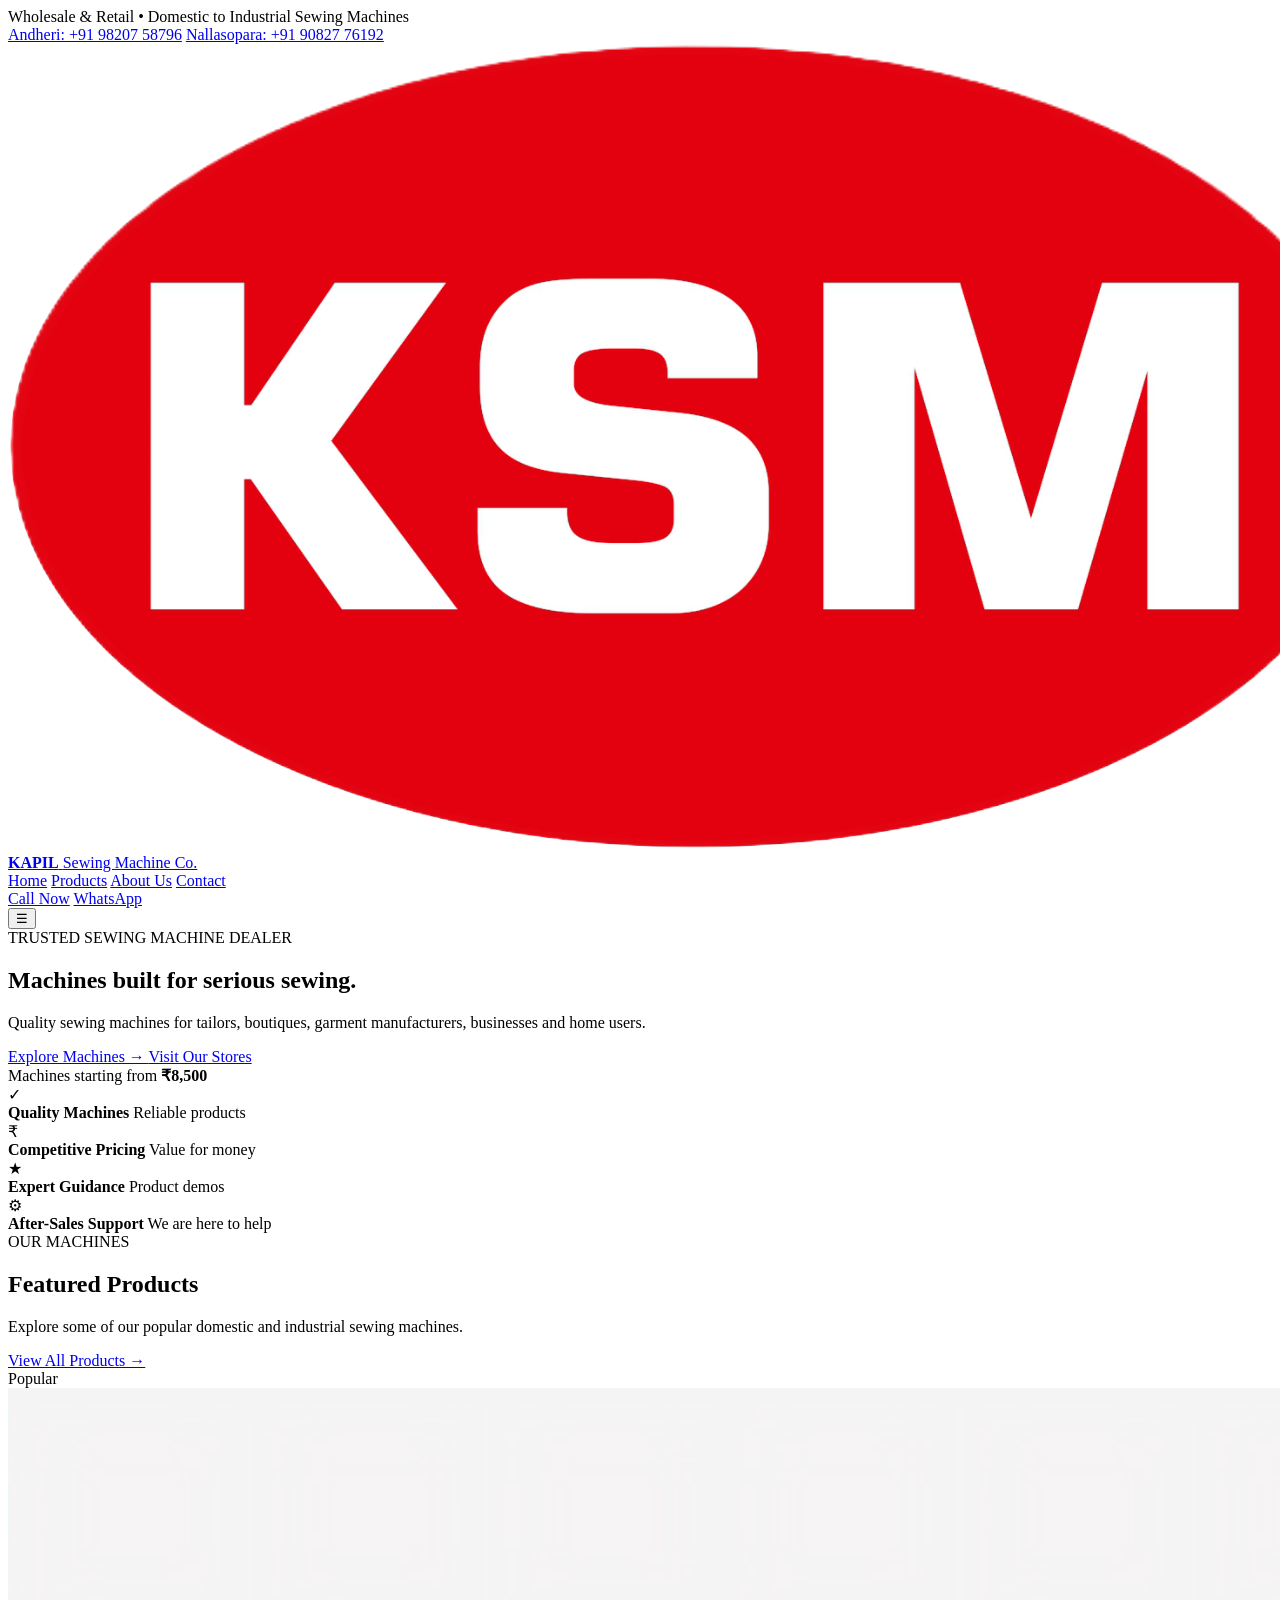
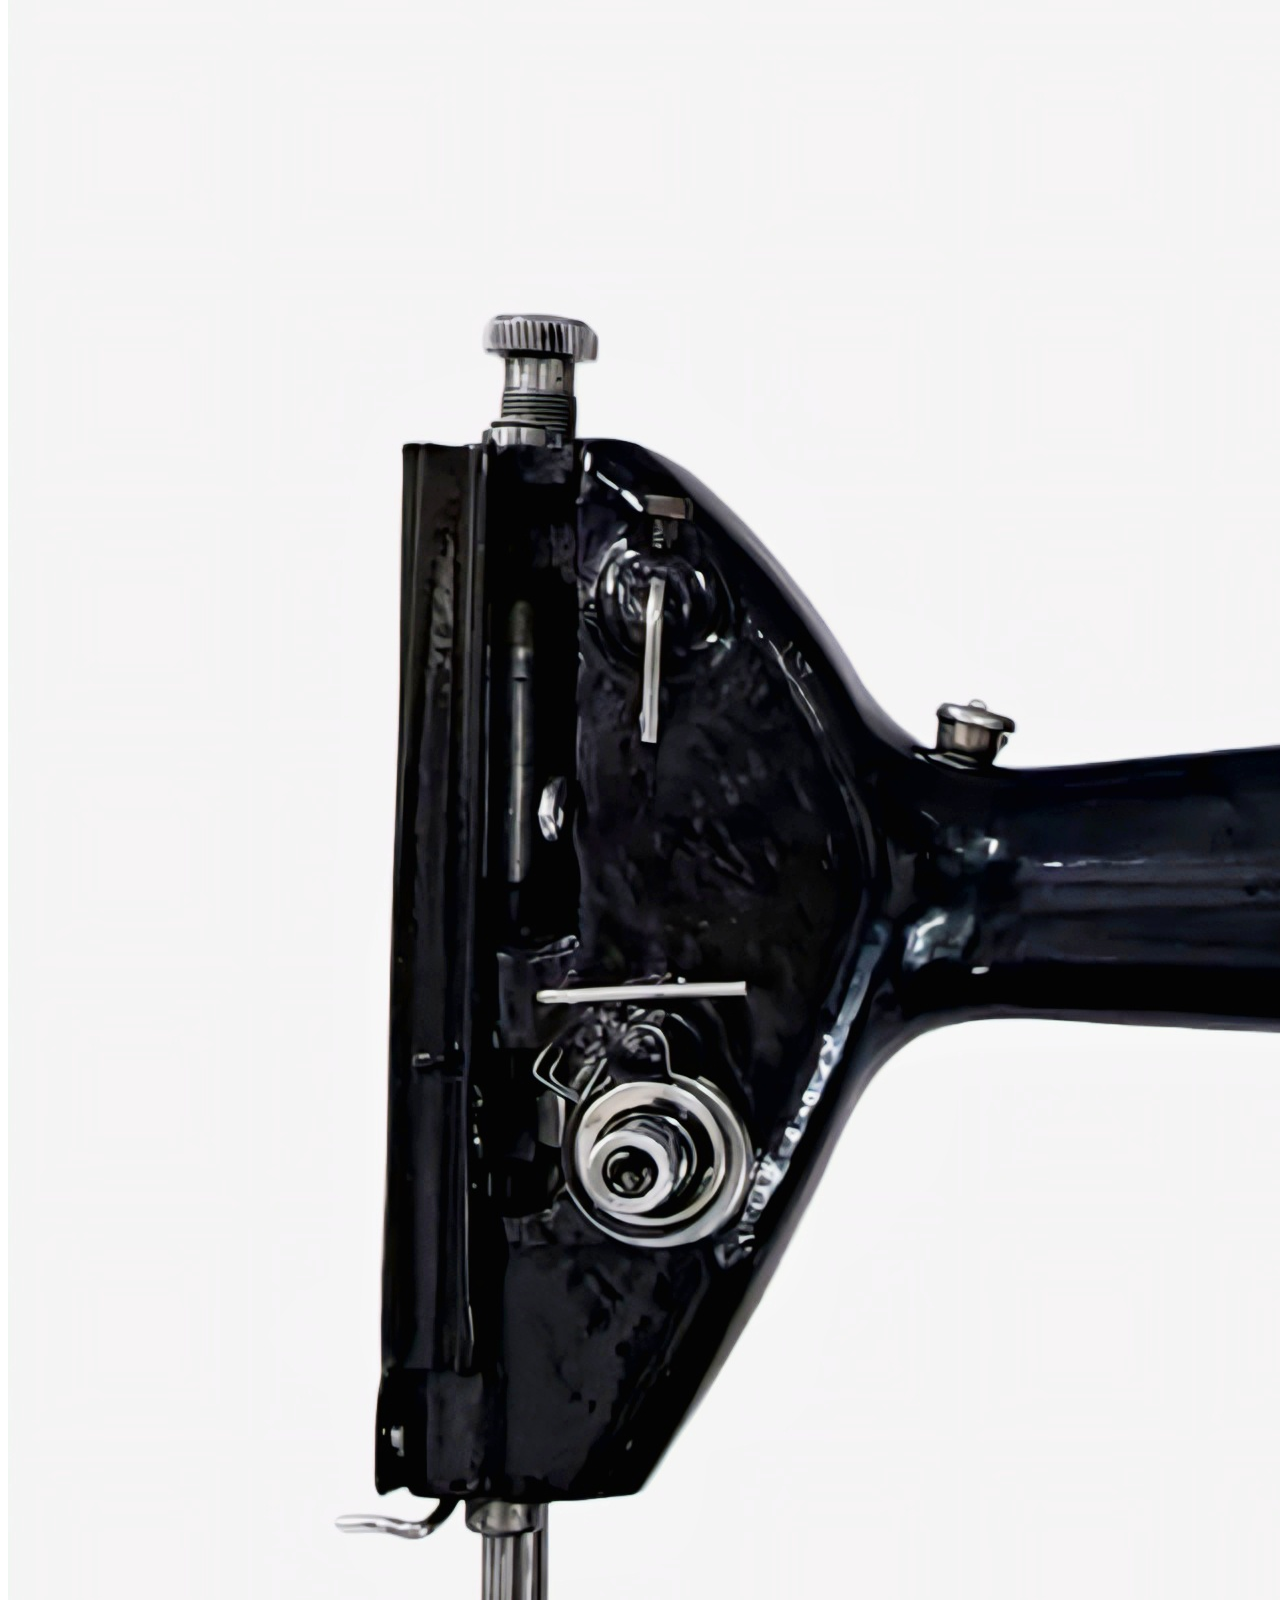
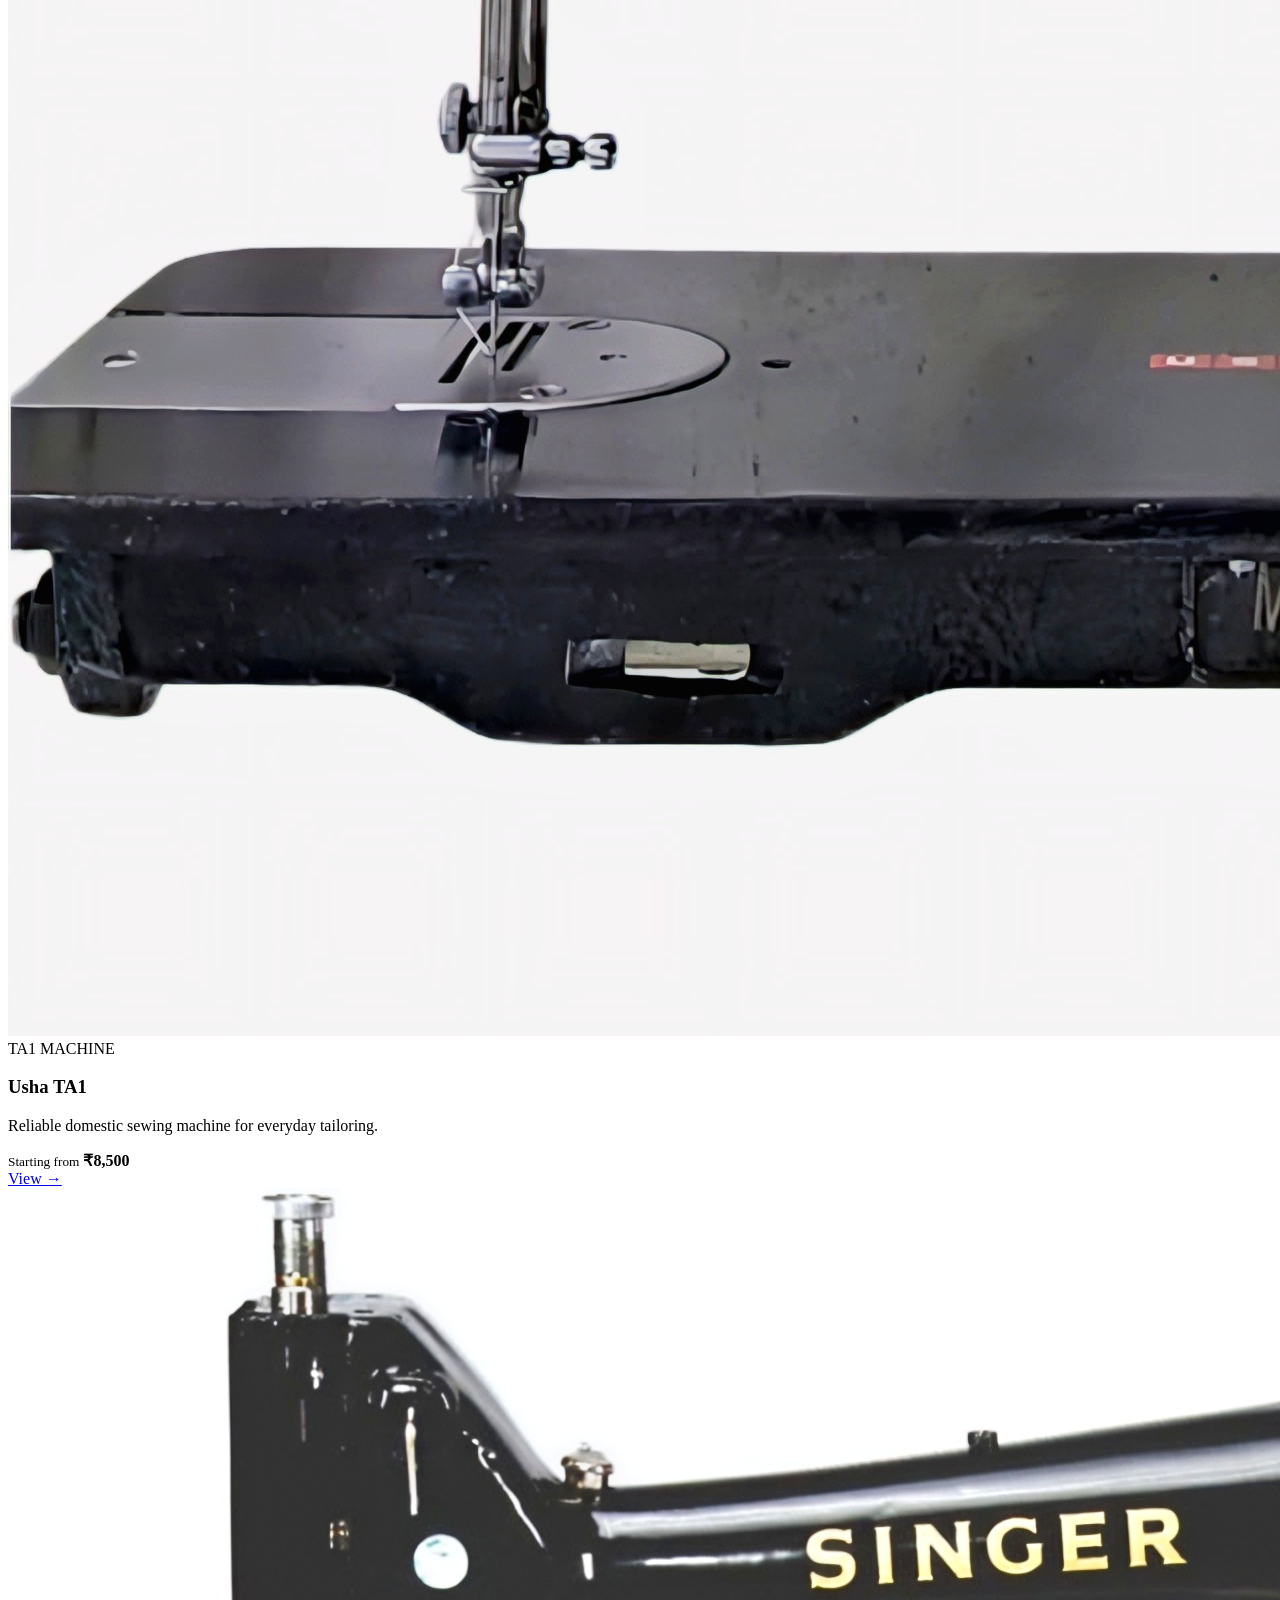
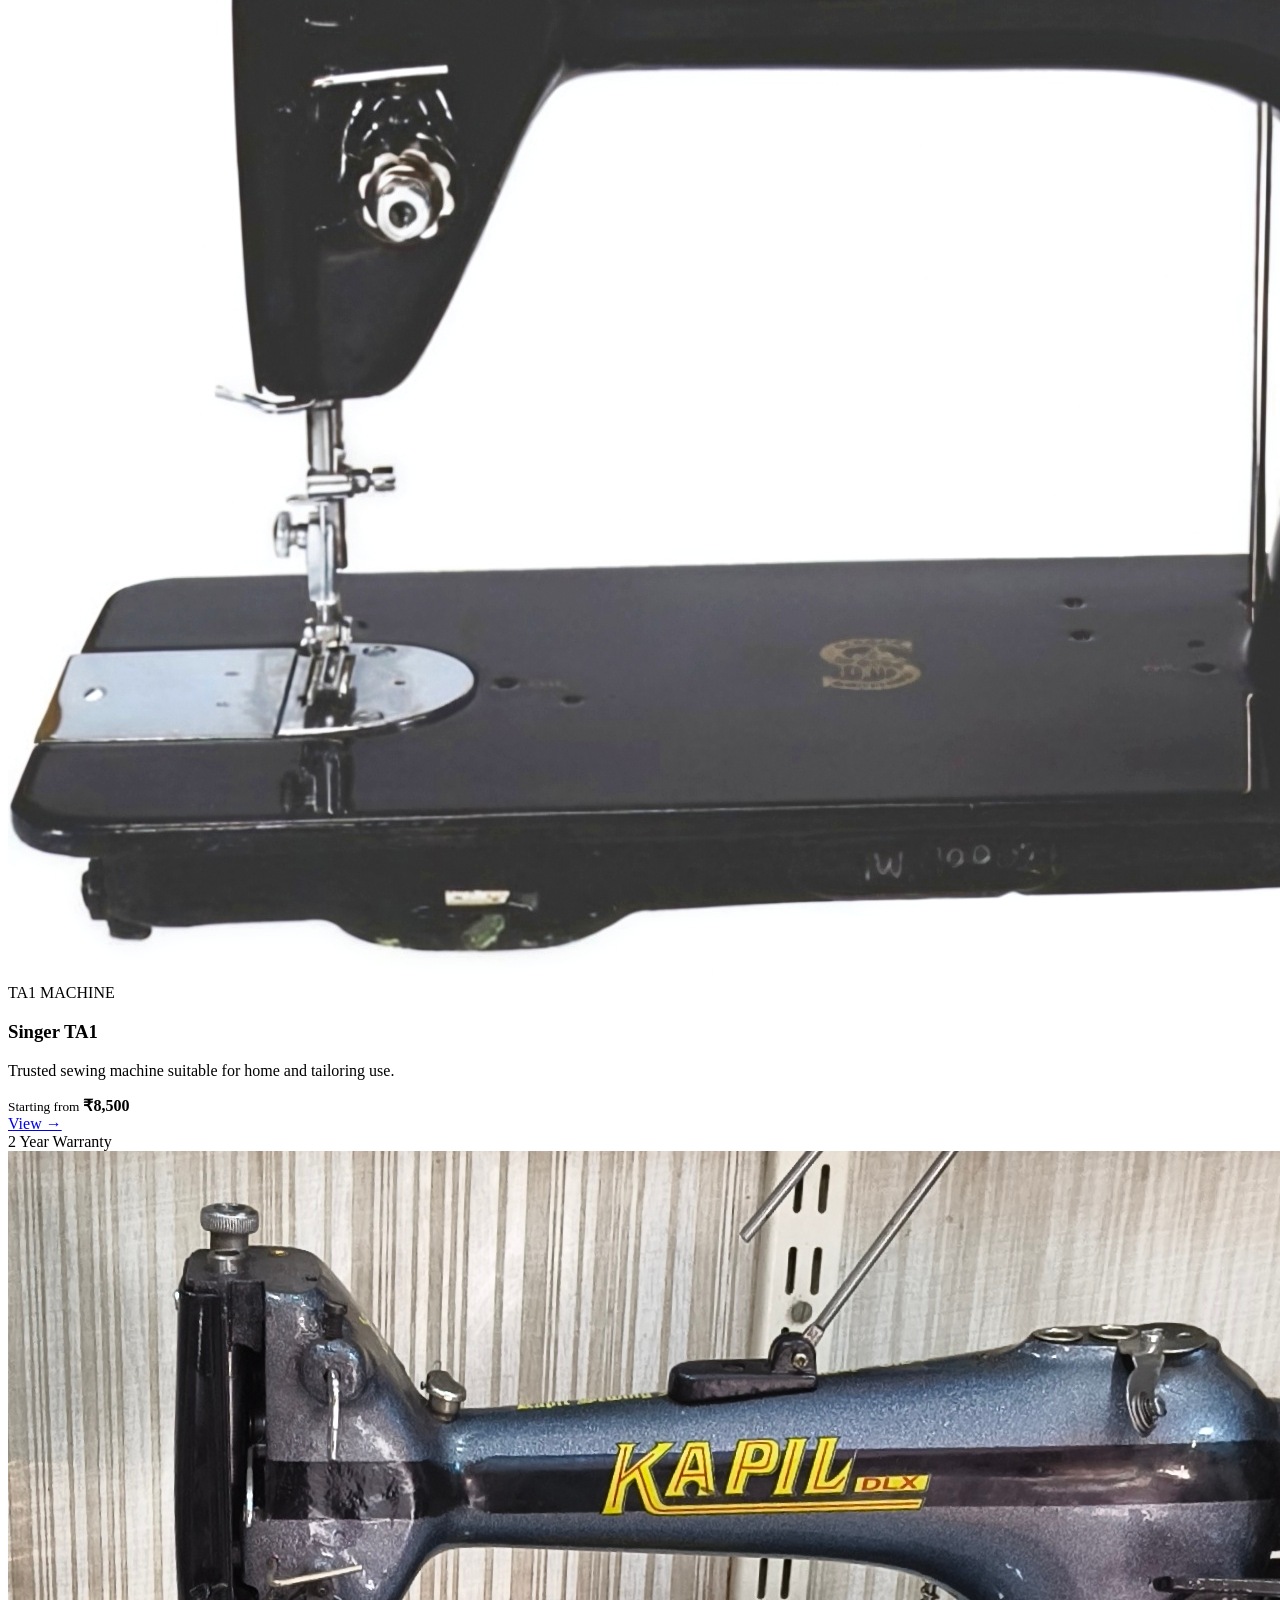
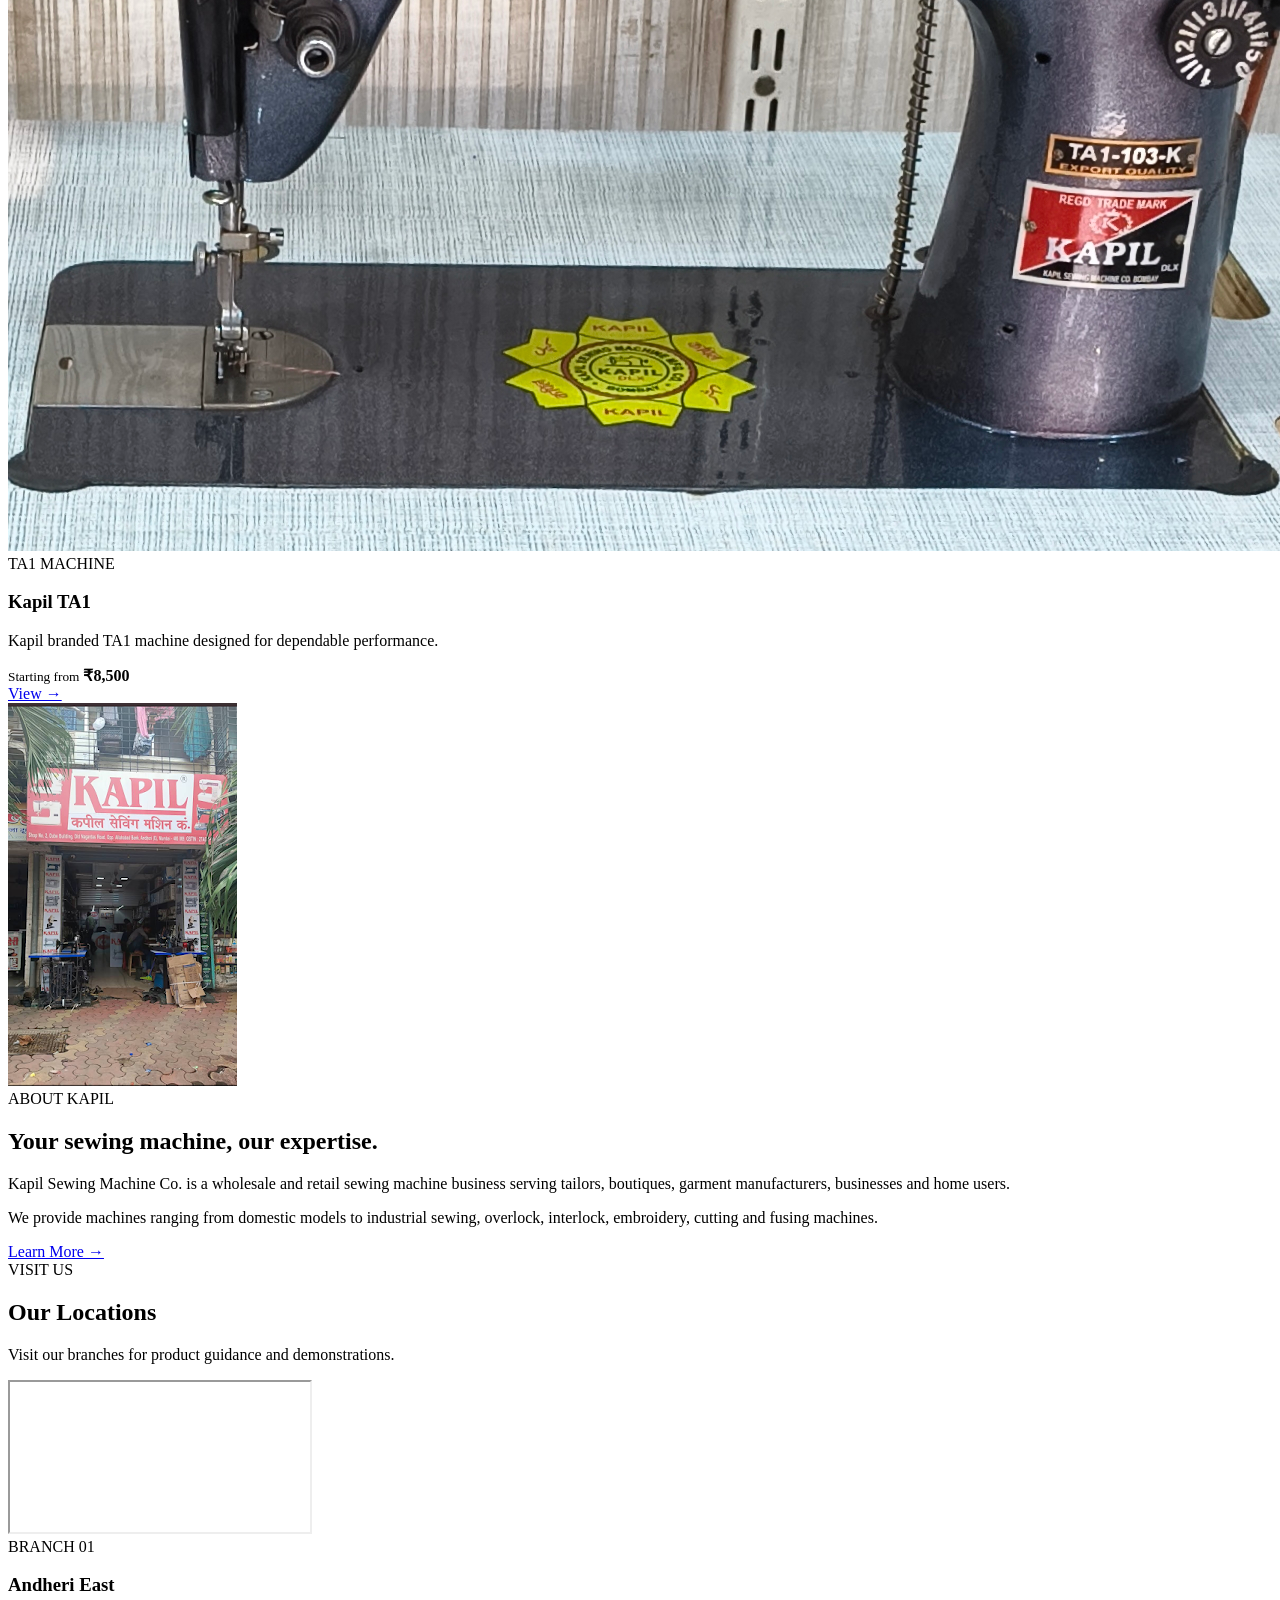
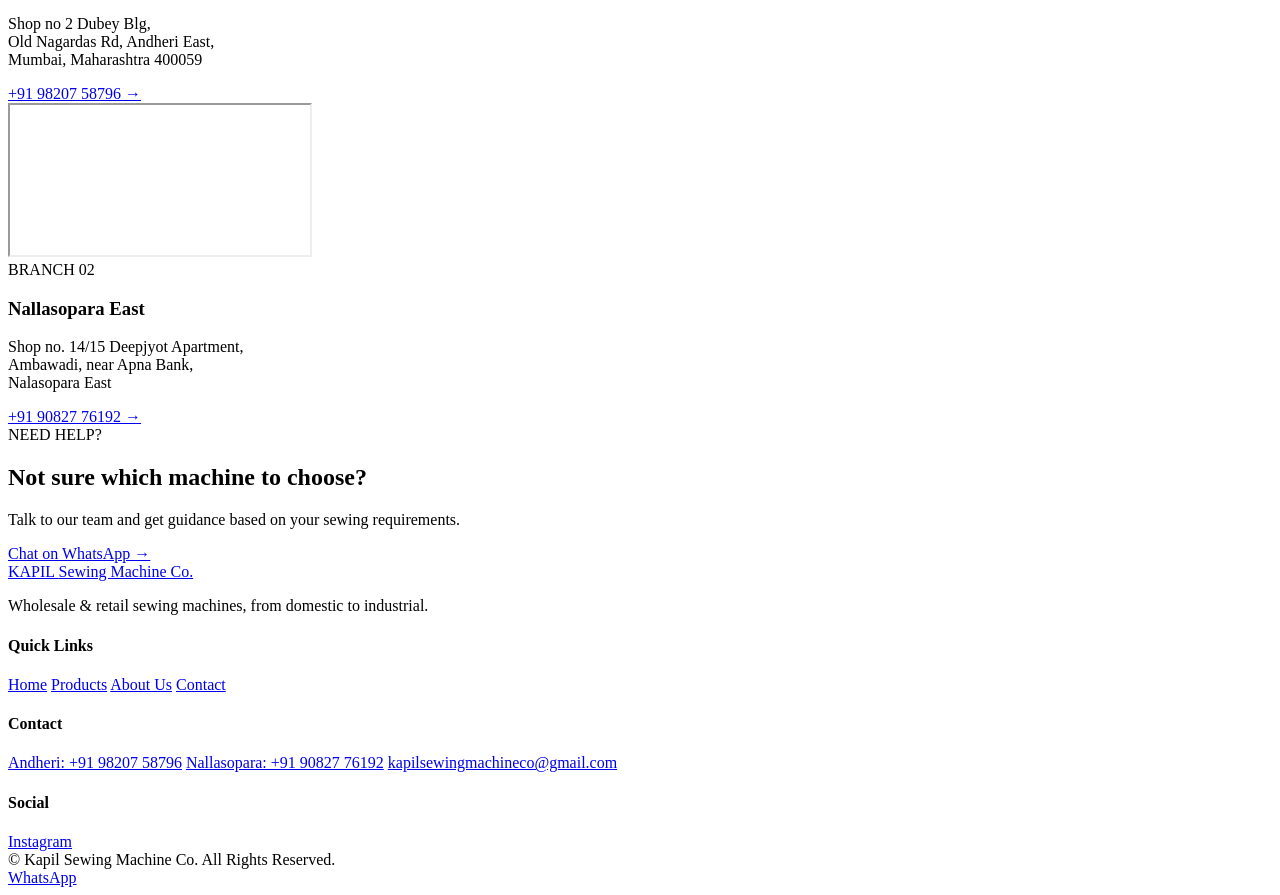
==== index.html @ 88636d38 "Initial commit" ====
<!DOCTYPE html>
<html lang="en">
<head>
    <meta charset="UTF-8">
    <meta name="viewport" content="width=device-width, initial-scale=1.0">

    <title>Kapil Sewing Machine Co. | Wholesale & Retail</title>

    <meta name="description"
          content="Kapil Sewing Machine Co. - Wholesale and retail sewing machines from domestic to industrial models.">

    <link rel="icon" href="images/ksm-logo.jpeg">

    <link rel="preconnect" href="https://fonts.googleapis.com">
    <link rel="preconnect" href="https://fonts.gstatic.com" crossorigin>

    <link href="https://fonts.googleapis.com/css2?family=DM+Sans:wght@400;500;600;700&family=Manrope:wght@500;600;700;800&display=swap"
          rel="stylesheet">

    <link rel="stylesheet" href="css/style.css">
</head>

<body>

<!-- TOP BAR -->
<div class="topbar">
    <div class="container topbar-inner">

        <span>Wholesale & Retail • Domestic to Industrial Sewing Machines</span>

        <div class="top-contacts">
            <a href="tel:+919820758796">Andheri: +91 98207 58796</a>
            <a href="tel:+919082776192">Nallasopara: +91 90827 76192</a>
        </div>

    </div>
</div>


<!-- NAVBAR -->
<header class="navbar">
    <div class="container nav-inner">

        <a href="index.html" class="brand">
            <img src="images/ksm-logo.jpeg" alt="Kapil Sewing Machine Co.">
            <div>
                <strong>KAPIL</strong>
                <span>Sewing Machine Co.</span>
            </div>
        </a>

        <nav id="navbar">
            <a href="index.html" class="active">Home</a>
            <a href="products.html">Products</a>
            <a href="about.html">About Us</a>
            <a href="contact.html">Contact</a>
        </nav>

        <div class="nav-buttons">
            <a href="tel:+919820758796" class="btn btn-dark">Call Now</a>

            <a href="https://wa.me/919820758796"
               target="_blank"
               class="btn btn-red">
                WhatsApp
            </a>
        </div>

        <button class="menu-btn" id="menuBtn">☰</button>

    </div>
</header>


<main>

<!-- HERO -->
<section class="hero">

    <div class="hero-overlay"></div>

    <div class="container hero-content">

        <span class="eyebrow">TRUSTED SEWING MACHINE DEALER</span>

        <h1>
            Machines built for
            <span>serious sewing.</span>
        </h1>

        <p>
            Quality sewing machines for tailors, boutiques,
            garment manufacturers, businesses and home users.
        </p>

        <div class="hero-buttons">

            <a href="products.html" class="btn btn-red btn-large">
                Explore Machines →
            </a>

            <a href="contact.html" class="btn btn-outline btn-large">
                Visit Our Stores
            </a>

        </div>

        <div class="price-badge">
            Machines starting from <strong>₹8,500</strong>
        </div>

    </div>

</section>


<!-- TRUST -->
<section class="trust-section">

    <div class="container trust-grid">

        <div class="trust-item">
            <div class="trust-icon">✓</div>
            <div>
                <strong>Quality Machines</strong>
                <span>Reliable products</span>
            </div>
        </div>

        <div class="trust-item">
            <div class="trust-icon">₹</div>
            <div>
                <strong>Competitive Pricing</strong>
                <span>Value for money</span>
            </div>
        </div>

        <div class="trust-item">
            <div class="trust-icon">★</div>
            <div>
                <strong>Expert Guidance</strong>
                <span>Product demos</span>
            </div>
        </div>

        <div class="trust-item">
            <div class="trust-icon">⚙</div>
            <div>
                <strong>After-Sales Support</strong>
                <span>We are here to help</span>
            </div>
        </div>

    </div>

</section>


<!-- FEATURED PRODUCTS -->
<section class="section">

    <div class="container">

        <div class="section-heading">

            <div>
                <span class="eyebrow">OUR MACHINES</span>

                <h2>Featured Products</h2>

                <p>
                    Explore some of our popular domestic and industrial
                    sewing machines.
                </p>
            </div>

            <a href="products.html" class="text-link">
                View All Products →
            </a>

        </div>


        <div class="product-grid">


            <!-- PRODUCT 1 -->
            <article class="product-card">

                <div class="product-image">
                    <span class="product-tag">Popular</span>

                    <img src="images/usha.jpg"
                         alt="Usha TA1 Sewing Machine"
                         loading="lazy">
                </div>

                <div class="product-info">

                    <span class="product-category">TA1 MACHINE</span>

                    <h3>Usha TA1</h3>

                    <p class="product-desc">
                        Reliable domestic sewing machine for everyday tailoring.
                    </p>

                    <div class="product-bottom">

                        <div>
                            <small>Starting from</small>
                            <strong>₹8,500</strong>
                        </div>

                        <a href="product.html?id=usha-ta1"
                           class="view-btn">
                            View →
                        </a>

                    </div>

                </div>

            </article>


            <!-- PRODUCT 2 -->
            <article class="product-card">

                <div class="product-image">

                    <img src="images/singer.jpg"
                         alt="Singer TA1 Sewing Machine"
                         loading="lazy">

                </div>

                <div class="product-info">

                    <span class="product-category">TA1 MACHINE</span>

                    <h3>Singer TA1</h3>

                    <p class="product-desc">
                        Trusted sewing machine suitable for home and tailoring use.
                    </p>

                    <div class="product-bottom">

                        <div>
                            <small>Starting from</small>
                            <strong>₹8,500</strong>
                        </div>

                        <a href="product.html?id=singer-ta1"
                           class="view-btn">
                            View →
                        </a>

                    </div>

                </div>

            </article>


            <!-- PRODUCT 3 -->
            <article class="product-card">

                <div class="product-image">
                    <span class="product-tag">2 Year Warranty</span>

                    <img src="images/kapil.jpg"
                         alt="Kapil TA1 Sewing Machine"
                         loading="lazy">
                </div>

                <div class="product-info">

                    <span class="product-category">TA1 MACHINE</span>

                    <h3>Kapil TA1</h3>

                    <p class="product-desc">
                        Kapil branded TA1 machine designed for dependable performance.
                    </p>

                    <div class="product-bottom">

                        <div>
                            <small>Starting from</small>
                            <strong>₹8,500</strong>
                        </div>

                        <a href="product.html?id=kapil-ta1"
                           class="view-btn">
                            View →
                        </a>

                    </div>

                </div>

            </article>


        </div>

    </div>

</section>


<!-- ABOUT PREVIEW -->
<section class="about-preview">

    <div class="container about-grid">

        <div class="about-image">

            <img src="images/cover-photo.png"
                 alt="Kapil Sewing Machine Co.">

        </div>

        <div class="about-content">

            <span class="eyebrow">ABOUT KAPIL</span>

            <h2>
                Your sewing machine,
                our expertise.
            </h2>

            <p>
                Kapil Sewing Machine Co. is a wholesale and retail
                sewing machine business serving tailors, boutiques,
                garment manufacturers, businesses and home users.
            </p>

            <p>
                We provide machines ranging from domestic models
                to industrial sewing, overlock, interlock, embroidery,
                cutting and fusing machines.
            </p>

            <a href="about.html" class="btn btn-dark">
                Learn More →
            </a>

        </div>

    </div>

</section>


<!-- LOCATIONS -->
<section class="section">

    <div class="container">

        <div class="section-heading center">

            <span class="eyebrow">VISIT US</span>

            <h2>Our Locations</h2>

            <p>
                Visit our branches for product guidance and demonstrations.
            </p>

        </div>


        <div class="location-grid">

            <div class="location-card">

                <div class="location-map">

                    <iframe
                        src="https://www.google.com/maps?q=Shop+no+2+Dubey+Building+Old+Nagardas+Road+Andheri+East+Mumbai&output=embed"
                        loading="lazy">
                    </iframe>

                </div>

                <div class="location-info">

                    <span>BRANCH 01</span>

                    <h3>Andheri East</h3>

                    <p>
                        Shop no 2 Dubey Blg,<br>
                        Old Nagardas Rd, Andheri East,<br>
                        Mumbai, Maharashtra 400059
                    </p>

                    <a href="tel:+919820758796" class="text-link">
                        +91 98207 58796 →
                    </a>

                </div>

            </div>


            <div class="location-card">

                <div class="location-map">

                    <iframe
                        src="https://www.google.com/maps?q=Deepjyot+Apartment+Ambawadi+Nalasopara+East&output=embed"
                        loading="lazy">
                    </iframe>

                </div>

                <div class="location-info">

                    <span>BRANCH 02</span>

                    <h3>Nallasopara East</h3>

                    <p>
                        Shop no. 14/15 Deepjyot Apartment,<br>
                        Ambawadi, near Apna Bank,<br>
                        Nalasopara East
                    </p>

                    <a href="tel:+919082776192" class="text-link">
                        +91 90827 76192 →
                    </a>

                </div>

            </div>

        </div>

    </div>

</section>


<!-- CTA -->
<section class="cta-section">

    <div class="container cta-inner">

        <div>
            <span class="eyebrow">NEED HELP?</span>

            <h2>Not sure which machine to choose?</h2>

            <p>
                Talk to our team and get guidance based on your sewing requirements.
            </p>
        </div>

        <a href="https://wa.me/919820758796?text=Hello%20Kapil%20Sewing%20Machine%20Co.%2C%20I%20need%20help%20choosing%20a%20sewing%20machine."
           target="_blank"
           class="btn btn-white">
            Chat on WhatsApp →
        </a>

    </div>

</section>

</main>


<!-- FOOTER -->
<footer>

    <div class="container footer-grid">

        <div>

            <a href="index.html" class="footer-brand">
                KAPIL
                <span>Sewing Machine Co.</span>
            </a>

            <p>
                Wholesale & retail sewing machines,
                from domestic to industrial.
            </p>

        </div>


        <div>

            <h4>Quick Links</h4>

            <a href="index.html">Home</a>
            <a href="products.html">Products</a>
            <a href="about.html">About Us</a>
            <a href="contact.html">Contact</a>

        </div>


        <div>

            <h4>Contact</h4>

            <a href="tel:+919820758796">Andheri: +91 98207 58796</a>
            <a href="tel:+919082776192">Nallasopara: +91 90827 76192</a>
            <a href="mailto:kapilsewingmachineco@gmail.com">
                kapilsewingmachineco@gmail.com
            </a>

        </div>


        <div>

            <h4>Social</h4>

            <a href="https://instagram.com/kapilsewingmachineco"
               target="_blank">
                Instagram
            </a>

        </div>

    </div>


    <div class="footer-bottom">

        <div class="container">

            © <span id="year"></span>
            Kapil Sewing Machine Co. All Rights Reserved.

        </div>

    </div>

</footer>


<!-- FLOATING WHATSAPP -->
<a href="https://wa.me/919820758796"
   target="_blank"
   class="floating-whatsapp"
   aria-label="WhatsApp">
    WhatsApp
</a>


<script src="js/script.js"></script>

</body>
</html>
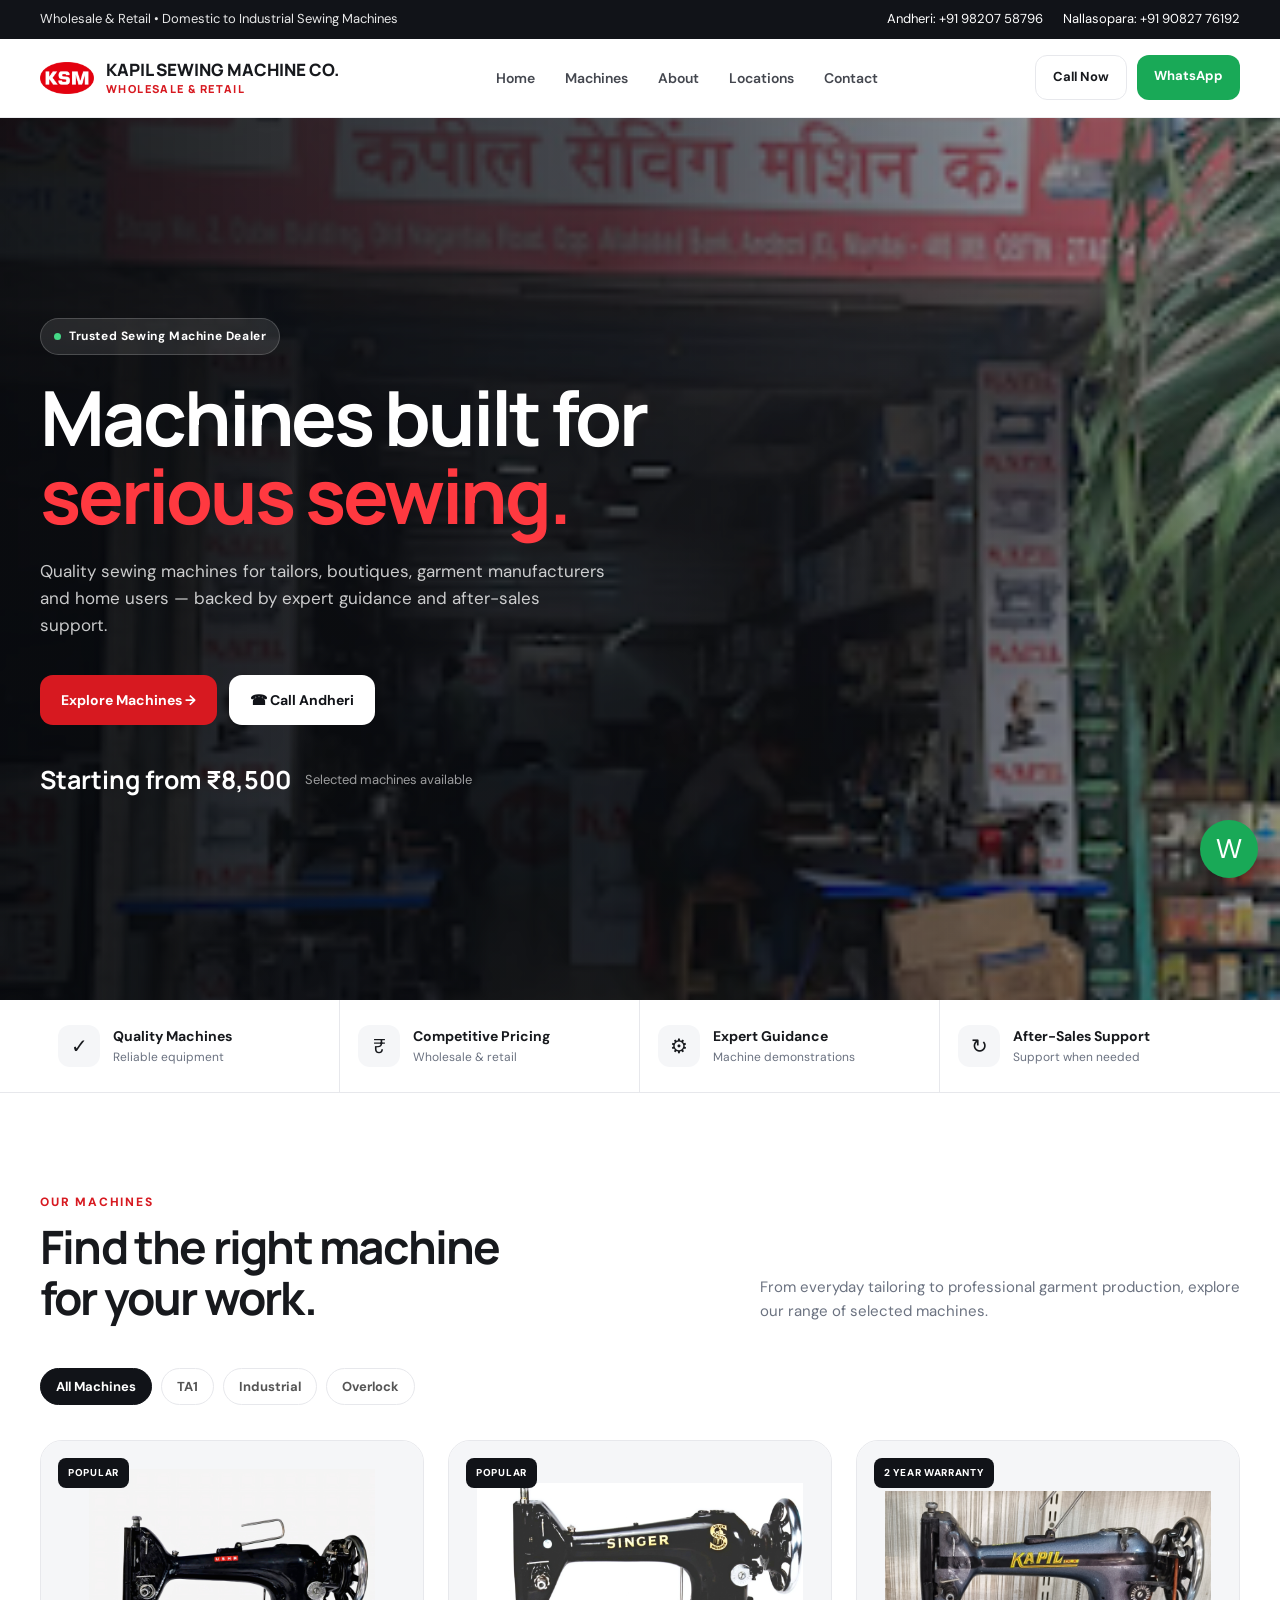
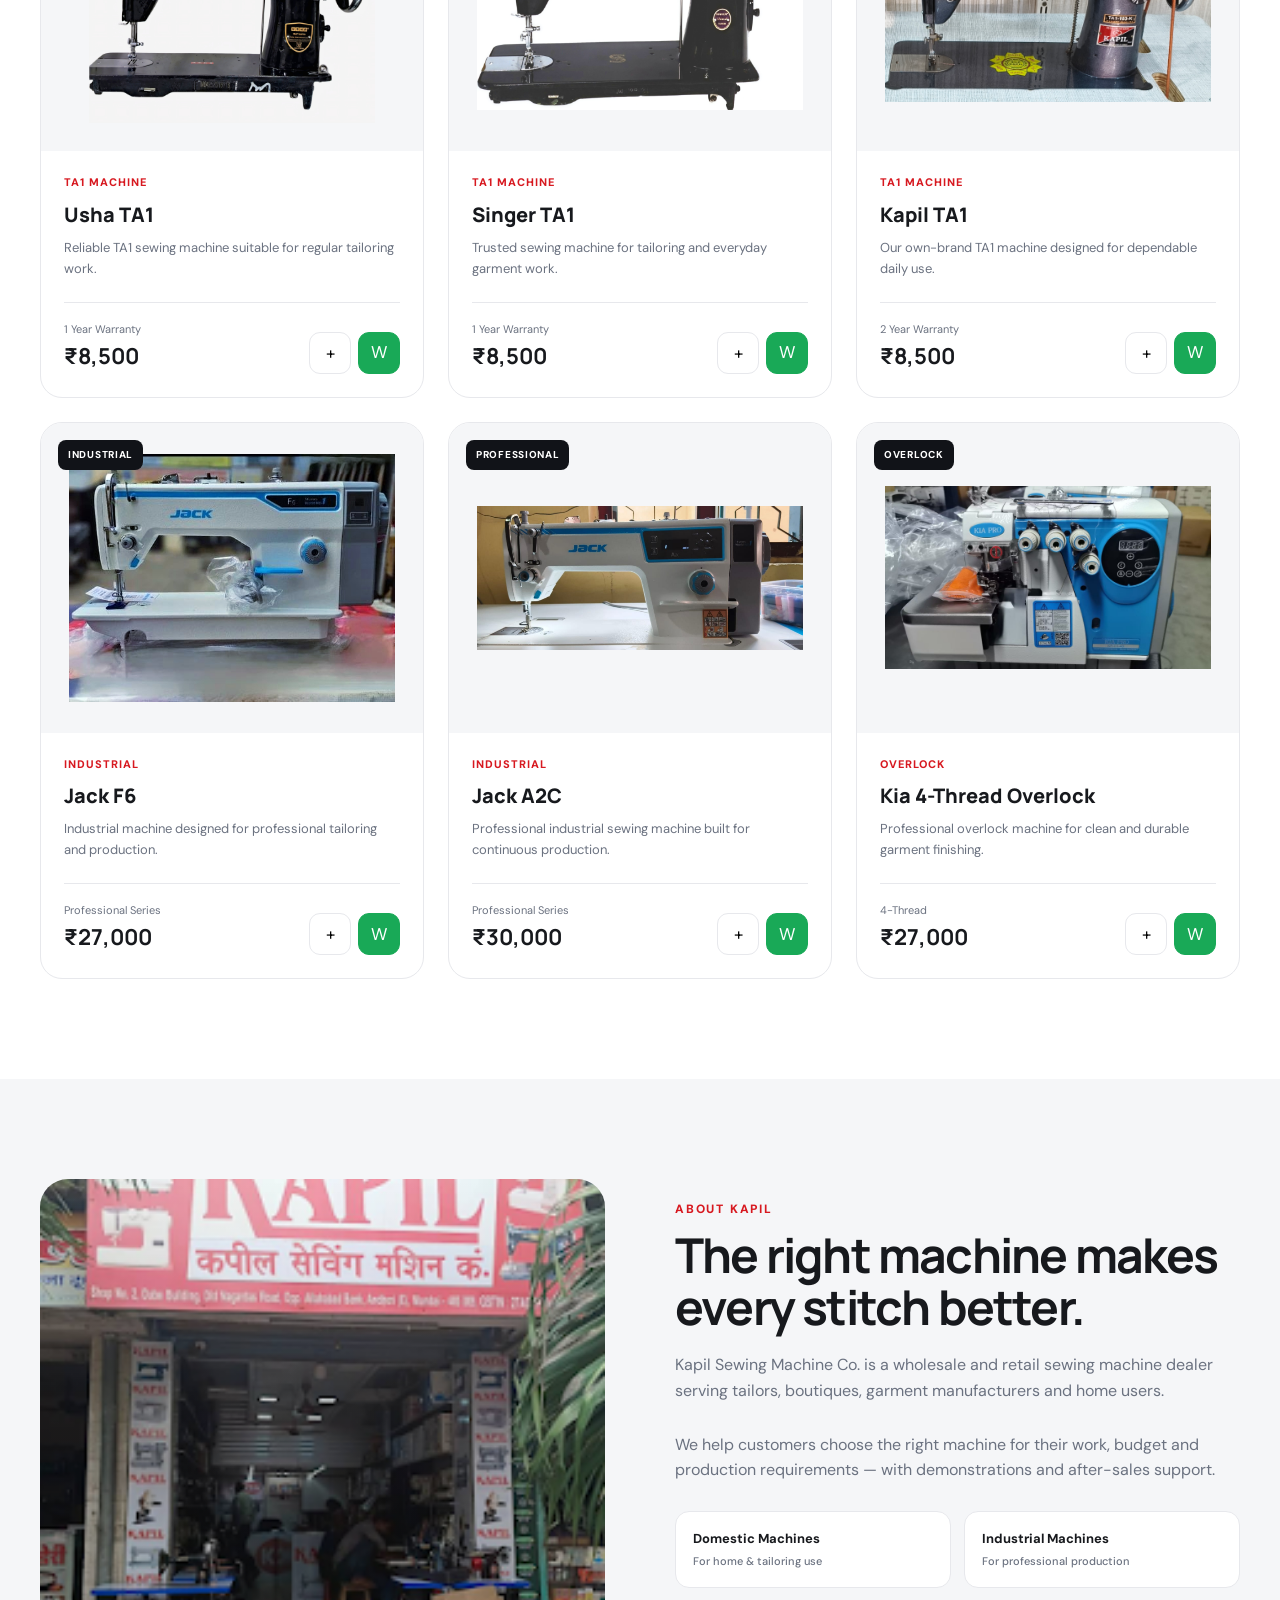
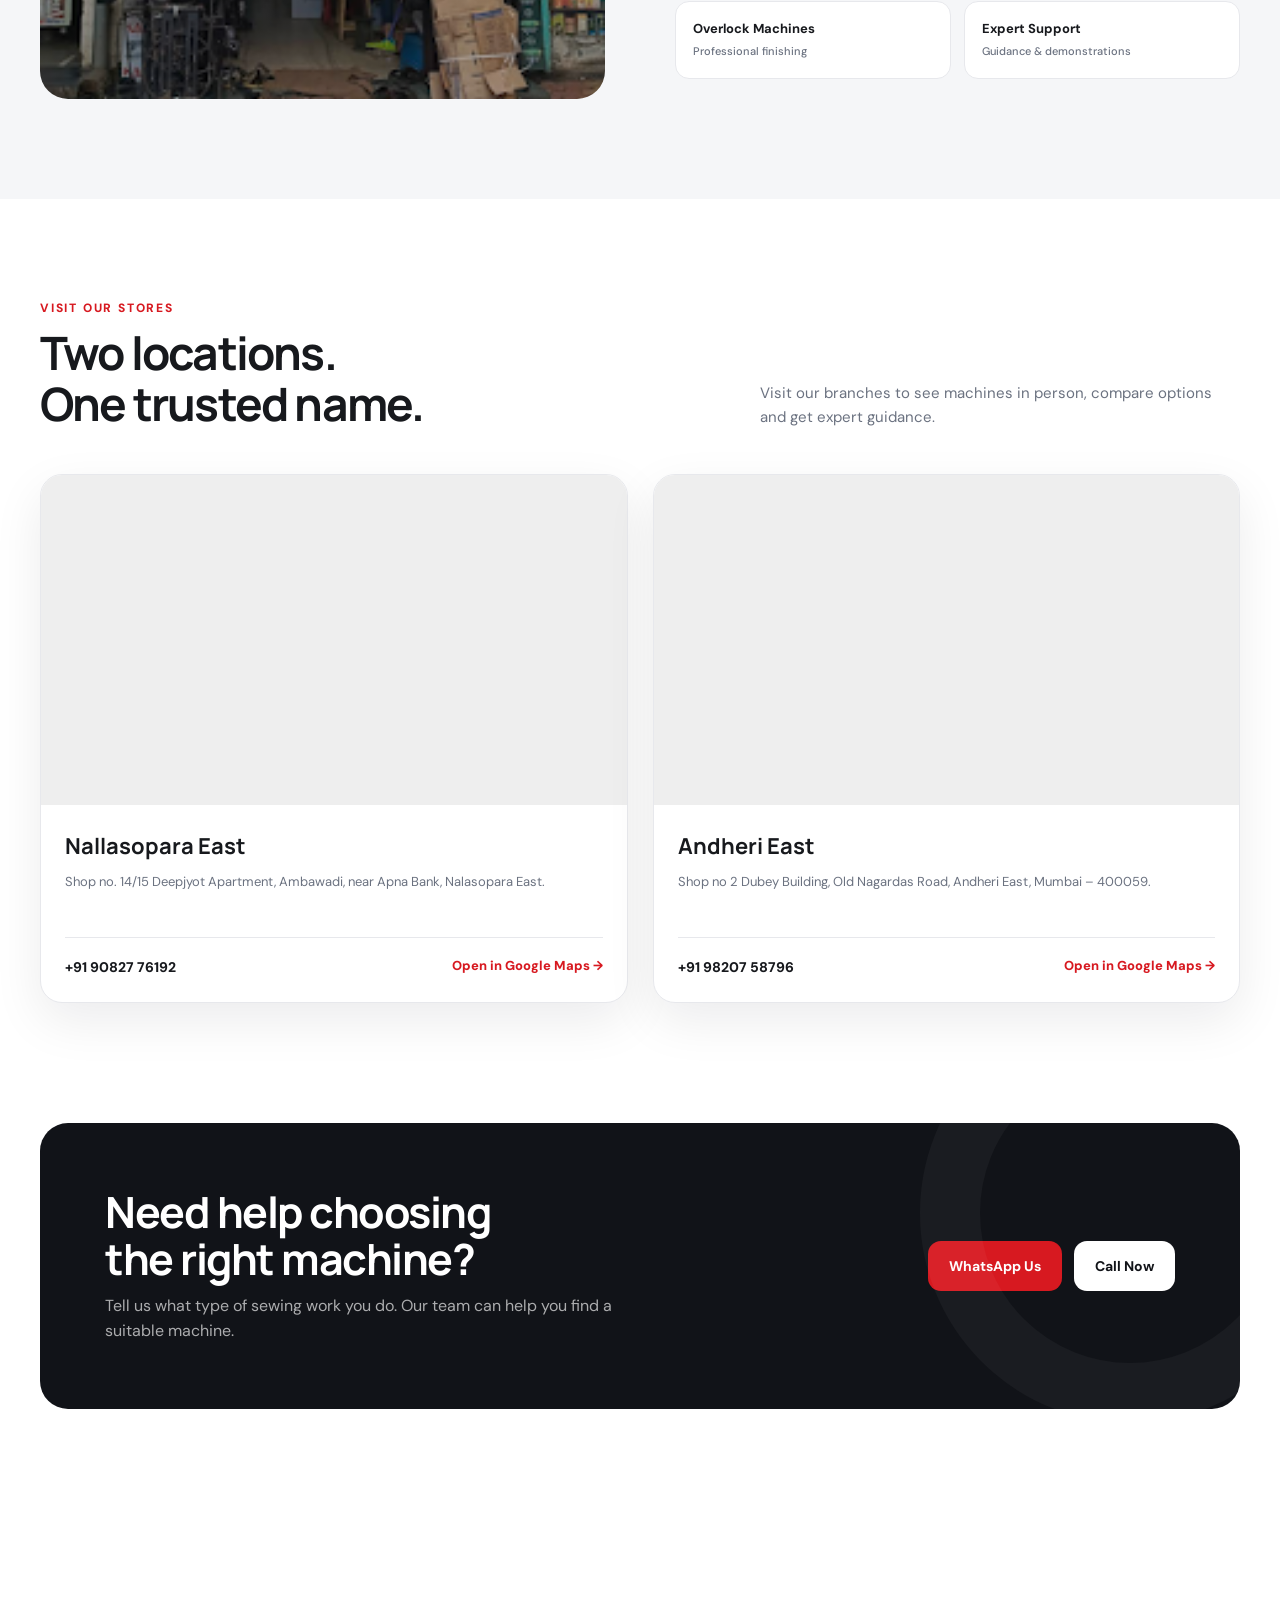
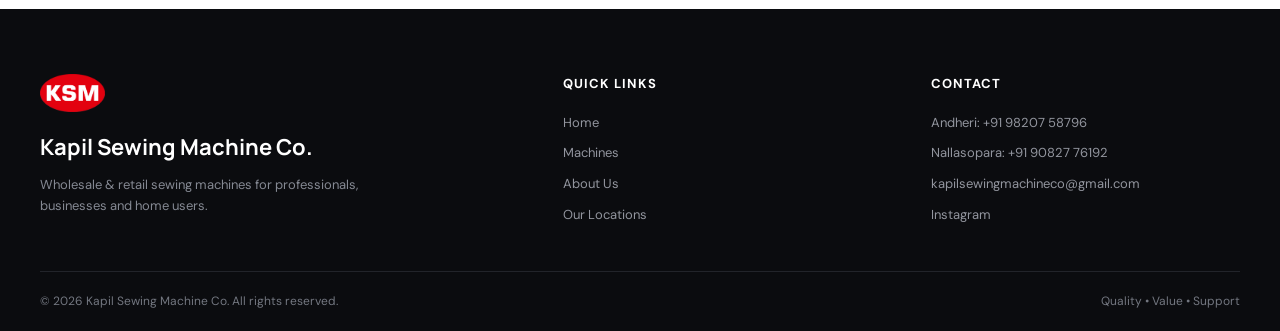
==== commit d77e7e99: "Add index.html as homepage" ====
--- a/index.html
+++ b/index.html
@@ -1,561 +1,2473 @@
 <!DOCTYPE html>
 <html lang="en">
 <head>
-    <meta charset="UTF-8">
-    <meta name="viewport" content="width=device-width, initial-scale=1.0">
-
-    <title>Kapil Sewing Machine Co. | Wholesale & Retail</title>
-
-    <meta name="description"
-          content="Kapil Sewing Machine Co. - Wholesale and retail sewing machines from domestic to industrial models.">
-
-    <link rel="icon" href="images/ksm-logo.jpeg">
-
-    <link rel="preconnect" href="https://fonts.googleapis.com">
-    <link rel="preconnect" href="https://fonts.gstatic.com" crossorigin>
-
-    <link href="https://fonts.googleapis.com/css2?family=DM+Sans:wght@400;500;600;700&family=Manrope:wght@500;600;700;800&display=swap"
-          rel="stylesheet">
-
-    <link rel="stylesheet" href="css/style.css">
+  <meta charset="UTF-8">
+
+  <meta name="viewport" content="width=device-width, initial-scale=1.0">
+
+  <title>Kapil Sewing Machine Co. | Premium Sewing Machines</title>
+
+  <meta name="description"
+        content="Kapil Sewing Machine Co. - Wholesale and retail sewing machines for tailors, boutiques, garment manufacturers and home users in Mumbai.">
+
+  <meta name="keywords"
+        content="sewing machine Mumbai, sewing machine Andheri, sewing machine Nallasopara, industrial sewing machine, TA1 sewing machine, Kapil sewing machine">
+
+  <meta name="theme-color" content="#111318">
+
+  <!-- Open Graph -->
+  <meta property="og:title" content="Kapil Sewing Machine Co.">
+  <meta property="og:description" content="Premium sewing machines for professionals and home users.">
+  <meta property="og:type" content="website">
+  <meta property="og:image" content="cover-photo.png">
+
+  <!-- Favicon -->
+  <link rel="icon" type="image/jpeg" href="ksm-logo.jpeg">
+
+  <!-- Fonts -->
+  <link rel="preconnect" href="https://fonts.googleapis.com">
+  <link rel="preconnect" href="https://fonts.gstatic.com" crossorigin>
+
+  <link href="https://fonts.googleapis.com/css2?family=DM+Sans:wght@400;500;600;700&family=Manrope:wght@500;600;700;800&display=swap"
+        rel="stylesheet">
+
+  <style>
+
+    /* =========================
+       ROOT
+    ========================= */
+
+    :root {
+      --black: #111318;
+      --black-2: #1b1d22;
+
+      --red: #d71920;
+      --red-dark: #a90f15;
+
+      --white: #ffffff;
+      --off-white: #fafafa;
+      --soft: #f5f6f8;
+
+      --text: #17191d;
+      --muted: #6b7280;
+
+      --border: #e7e8ec;
+
+      --green: #19a957;
+
+      --radius: 22px;
+
+      --shadow:
+        0 18px 50px rgba(17, 19, 24, 0.08);
+
+      --shadow-hover:
+        0 25px 70px rgba(17, 19, 24, 0.14);
+
+      --max-width: 1200px;
+    }
+
+
+    /* =========================
+       RESET
+    ========================= */
+
+    * {
+      margin: 0;
+      padding: 0;
+      box-sizing: border-box;
+    }
+
+    html {
+      scroll-behavior: smooth;
+    }
+
+    body {
+      font-family: "DM Sans", sans-serif;
+      color: var(--text);
+      background: var(--white);
+      line-height: 1.6;
+      overflow-x: hidden;
+    }
+
+    img {
+      max-width: 100%;
+      display: block;
+    }
+
+    a {
+      color: inherit;
+      text-decoration: none;
+    }
+
+    button {
+      font-family: inherit;
+      cursor: pointer;
+    }
+
+    .container {
+      width: min(var(--max-width), calc(100% - 40px));
+      margin: auto;
+    }
+
+
+    /* =========================
+       TOP BAR
+    ========================= */
+
+    .topbar {
+      background: var(--black);
+      color: white;
+      font-size: 13px;
+      padding: 9px 0;
+    }
+
+    .topbar-inner {
+      display: flex;
+      justify-content: space-between;
+      align-items: center;
+      gap: 20px;
+    }
+
+    .topbar-left {
+      opacity: .9;
+    }
+
+    .topbar-right {
+      display: flex;
+      gap: 20px;
+    }
+
+    .topbar a:hover {
+      color: #fff;
+      opacity: .7;
+    }
+
+
+    /* header */
+
+    header {
+      position: sticky;
+      top: 0;
+      z-index: 1000;
+      background: rgba(255,255,255,.94);
+      backdrop-filter: blur(16px);
+      border-bottom: 1px solid rgba(231,232,236,.8);
+    }
+
+    .navbar {
+      min-height: 78px;
+      display: flex;
+      align-items: center;
+      justify-content: space-between;
+      gap: 30px;
+    }
+
+    .brand {
+      display: flex;
+      align-items: center;
+      gap: 12px;
+    }
+
+    .brand img {
+      width: 54px;
+      height: 54px;
+      object-fit: contain;
+      border-radius: 12px;
+    }
+
+    .brand-text {
+      font-family: "Manrope", sans-serif;
+      font-weight: 800;
+      line-height: 1.05;
+      font-size: 17px;
+    }
+
+    .brand-text span {
+      display: block;
+      color: var(--red);
+      font-size: 11px;
+      letter-spacing: 1.4px;
+      margin-top: 4px;
+      text-transform: uppercase;
+    }
+
+    .nav-links {
+      display: flex;
+      align-items: center;
+      gap: 30px;
+    }
+
+    .nav-links a {
+      font-size: 14px;
+      font-weight: 600;
+      color: #44474f;
+      transition: .25s ease;
+    }
+
+    .nav-links a:hover {
+      color: var(--red);
+    }
+
+    .nav-cta {
+      display: flex;
+      gap: 10px;
+    }
+
+    .nav-call {
+      padding: 11px 17px;
+      border-radius: 12px;
+      border: 1px solid var(--border);
+      font-size: 13px;
+      font-weight: 700;
+    }
+
+    .nav-whatsapp {
+      background: var(--green);
+      color: white;
+      padding: 11px 17px;
+      border-radius: 12px;
+      font-size: 13px;
+      font-weight: 700;
+    }
+
+
+    /* MOBILE MENU BUTTON */
+
+    .menu-btn {
+      display: none;
+      width: 44px;
+      height: 44px;
+      border: 1px solid var(--border);
+      background: white;
+      border-radius: 12px;
+      font-size: 23px;
+    }
+
+
+    /* =========================
+       HERO
+    ========================= */
+
+    .hero {
+      position: relative;
+      min-height: 680px;
+      display: flex;
+      align-items: center;
+
+      background:
+        linear-gradient(
+          90deg,
+          rgba(8,10,14,.92) 0%,
+          rgba(8,10,14,.72) 48%,
+          rgba(8,10,14,.25) 100%
+        ),
+        url("cover-photo.png") center/cover no-repeat;
+
+      color: white;
+    }
+
+    .hero-content {
+      max-width: 650px;
+      padding: 100px 0;
+    }
+
+    .eyebrow {
+      display: inline-flex;
+      align-items: center;
+      gap: 8px;
+
+      background: rgba(255,255,255,.1);
+      border: 1px solid rgba(255,255,255,.18);
+
+      padding: 8px 13px;
+      border-radius: 100px;
+
+      font-size: 12px;
+      font-weight: 700;
+      letter-spacing: .6px;
+
+      margin-bottom: 24px;
+    }
+
+    .eyebrow-dot {
+      width: 7px;
+      height: 7px;
+      background: #45d987;
+      border-radius: 50%;
+    }
+
+    .hero h1 {
+      font-family: "Manrope", sans-serif;
+      font-size: clamp(42px, 6vw, 76px);
+      line-height: 1.02;
+      letter-spacing: -3px;
+      margin-bottom: 24px;
+    }
+
+    .hero h1 span {
+      color: #ff3940;
+    }
+
+    .hero-description {
+      color: rgba(255,255,255,.78);
+      max-width: 570px;
+      font-size: 17px;
+      margin-bottom: 35px;
+    }
+
+    .hero-buttons {
+      display: flex;
+      flex-wrap: wrap;
+      gap: 12px;
+    }
+
+    .btn {
+      display: inline-flex;
+      align-items: center;
+      justify-content: center;
+      gap: 9px;
+
+      padding: 14px 21px;
+      border-radius: 13px;
+
+      font-size: 14px;
+      font-weight: 700;
+
+      transition: .25s ease;
+    }
+
+    .btn-red {
+      background: var(--red);
+      color: white;
+    }
+
+    .btn-red:hover {
+      background: var(--red-dark);
+      transform: translateY(-2px);
+    }
+
+    .btn-white {
+      background: white;
+      color: var(--black);
+    }
+
+    .btn-white:hover {
+      transform: translateY(-2px);
+    }
+
+    .hero-price {
+      margin-top: 35px;
+      display: flex;
+      align-items: center;
+      gap: 14px;
+    }
+
+    .hero-price strong {
+      font-family: "Manrope", sans-serif;
+      font-size: 25px;
+    }
+
+    .hero-price span {
+      font-size: 13px;
+      color: rgba(255,255,255,.6);
+    }
+
+
+    /* =========================
+       TRUST BAR
+    ========================= */
+
+    .trust {
+      border-bottom: 1px solid var(--border);
+      background: white;
+    }
+
+    .trust-grid {
+      display: grid;
+      grid-template-columns: repeat(4,1fr);
+    }
+
+    .trust-item {
+      display: flex;
+      align-items: center;
+      gap: 13px;
+
+      padding: 25px 18px;
+      border-right: 1px solid var(--border);
+    }
+
+    .trust-item:last-child {
+      border-right: none;
+    }
+
+    .trust-icon {
+      width: 42px;
+      height: 42px;
+
+      display: grid;
+      place-items: center;
+
+      background: var(--soft);
+      border-radius: 12px;
+
+      font-size: 20px;
+    }
+
+    .trust-item strong {
+      display: block;
+      font-size: 14px;
+    }
+
+    .trust-item span {
+      display: block;
+      font-size: 12px;
+      color: var(--muted);
+    }
+
+
+    /* =========================
+       SECTION
+    ========================= */
+
+    section {
+      padding: 100px 0;
+    }
+
+    .section-head {
+      display: flex;
+      align-items: flex-end;
+      justify-content: space-between;
+      gap: 30px;
+
+      margin-bottom: 45px;
+    }
+
+    .section-label {
+      color: var(--red);
+      text-transform: uppercase;
+      font-size: 12px;
+      letter-spacing: 1.8px;
+      font-weight: 800;
+      margin-bottom: 10px;
+    }
+
+    .section-head h2 {
+      font-family: "Manrope", sans-serif;
+      font-size: clamp(30px, 4vw, 46px);
+      line-height: 1.1;
+      letter-spacing: -1.8px;
+    }
+
+    .section-head p {
+      max-width: 480px;
+      color: var(--muted);
+      font-size: 15px;
+    }
+
+
+    /* =========================
+       FILTERS
+    ========================= */
+
+    .filters {
+      display: flex;
+      flex-wrap: wrap;
+      gap: 9px;
+      margin-bottom: 35px;
+    }
+
+    .filter-btn {
+      border: 1px solid var(--border);
+      background: white;
+      padding: 9px 15px;
+      border-radius: 100px;
+      font-size: 13px;
+      font-weight: 700;
+      color: #555;
+      transition: .2s;
+    }
+
+    .filter-btn:hover,
+    .filter-btn.active {
+      background: var(--black);
+      color: white;
+      border-color: var(--black);
+    }
+
+
+    /* =========================
+       PRODUCTS
+    ========================= */
+
+    .products-grid {
+      display: grid;
+      grid-template-columns: repeat(3,1fr);
+      gap: 24px;
+    }
+
+    .product-card {
+      border: 1px solid var(--border);
+      border-radius: var(--radius);
+      overflow: hidden;
+      background: white;
+
+      transition: .3s ease;
+    }
+
+    .product-card:hover {
+      transform: translateY(-7px);
+      box-shadow: var(--shadow-hover);
+      border-color: transparent;
+    }
+
+    .product-image {
+      position: relative;
+      height: 310px;
+      background: var(--soft);
+      overflow: hidden;
+    }
+
+    .product-image img {
+      width: 100%;
+      height: 100%;
+      object-fit: contain;
+      padding: 28px;
+
+      transition: .4s ease;
+    }
+
+    .product-card:hover .product-image img {
+      transform: scale(1.06);
+    }
+
+    .product-badge {
+      position: absolute;
+      left: 17px;
+      top: 17px;
+
+      background: var(--black);
+      color: white;
+
+      font-size: 10px;
+      font-weight: 800;
+      letter-spacing: .7px;
+
+      padding: 7px 10px;
+      border-radius: 8px;
+
+      text-transform: uppercase;
+    }
+
+    .product-body {
+      padding: 23px;
+    }
+
+    .product-category {
+      color: var(--red);
+      font-size: 11px;
+      text-transform: uppercase;
+      letter-spacing: 1px;
+      font-weight: 800;
+    }
+
+    .product-title {
+      font-family: "Manrope", sans-serif;
+      font-size: 20px;
+      font-weight: 800;
+      margin: 7px 0;
+    }
+
+    .product-description {
+      font-size: 13px;
+      color: var(--muted);
+      min-height: 42px;
+    }
+
+    .product-bottom {
+      display: flex;
+      align-items: flex-end;
+      justify-content: space-between;
+      gap: 10px;
+
+      margin-top: 22px;
+      padding-top: 18px;
+
+      border-top: 1px solid var(--border);
+    }
+
+    .price small {
+      display: block;
+      color: var(--muted);
+      font-size: 11px;
+    }
+
+    .price strong {
+      font-family: "Manrope", sans-serif;
+      font-size: 22px;
+    }
+
+    .product-actions {
+      display: flex;
+      gap: 7px;
+    }
+
+    .icon-btn {
+      width: 42px;
+      height: 42px;
+
+      display: grid;
+      place-items: center;
+
+      border-radius: 11px;
+      border: 1px solid var(--border);
+      background: white;
+
+      font-size: 17px;
+      transition: .2s;
+    }
+
+    .icon-btn:hover {
+      background: var(--black);
+      color: white;
+    }
+
+    .whatsapp-btn {
+      background: var(--green);
+      color: white;
+      border-color: var(--green);
+    }
+
+
+    /* =========================
+       ABOUT
+    ========================= */
+
+    .about {
+      background: var(--soft);
+    }
+
+    .about-grid {
+      display: grid;
+      grid-template-columns: 1fr 1fr;
+      gap: 70px;
+      align-items: center;
+    }
+
+    .about-image {
+      min-height: 520px;
+      border-radius: 28px;
+      overflow: hidden;
+
+      background:
+        linear-gradient(
+          180deg,
+          rgba(0,0,0,0),
+          rgba(0,0,0,.25)
+        ),
+        url("cover-photo.png") center/cover;
+    }
+
+    .about-content h2 {
+      font-family: "Manrope", sans-serif;
+      font-size: clamp(32px,4vw,48px);
+      line-height: 1.08;
+      letter-spacing: -1.8px;
+      margin-bottom: 20px;
+    }
+
+    .about-content > p {
+      color: var(--muted);
+      margin-bottom: 28px;
+    }
+
+    .feature-list {
+      display: grid;
+      grid-template-columns: 1fr 1fr;
+      gap: 13px;
+    }
+
+    .feature {
+      background: white;
+      border: 1px solid var(--border);
+      padding: 17px;
+      border-radius: 14px;
+
+      font-weight: 700;
+      font-size: 13px;
+    }
+
+    .feature span {
+      display: block;
+      color: var(--muted);
+      font-size: 11px;
+      font-weight: 500;
+      margin-top: 3px;
+    }
+
+
+    /* =========================
+       LOCATIONS
+    ========================= */
+
+    .locations {
+      background: white;
+    }
+
+    .locations-grid {
+      display: grid;
+      grid-template-columns: 1fr 1fr;
+      gap: 25px;
+    }
+
+    .location-card {
+      border: 1px solid var(--border);
+      border-radius: var(--radius);
+      overflow: hidden;
+      background: white;
+      box-shadow: var(--shadow);
+    }
+
+    .map-wrap {
+      height: 330px;
+      background: #eee;
+    }
+
+    .map-wrap iframe {
+      width: 100%;
+      height: 100%;
+      border: 0;
+    }
+
+    .location-content {
+      padding: 24px;
+    }
+
+    .location-content h3 {
+      font-family: "Manrope", sans-serif;
+      font-size: 22px;
+      margin-bottom: 7px;
+    }
+
+    .location-content p {
+      color: var(--muted);
+      font-size: 13px;
+      min-height: 45px;
+    }
+
+    .location-footer {
+      display: flex;
+      justify-content: space-between;
+      align-items: center;
+      gap: 15px;
+
+      margin-top: 20px;
+      padding-top: 18px;
+      border-top: 1px solid var(--border);
+    }
+
+    .location-phone {
+      font-weight: 800;
+      font-size: 14px;
+    }
+
+    .location-link {
+      color: var(--red);
+      font-weight: 800;
+      font-size: 13px;
+    }
+
+
+    /* =========================
+       CTA
+    ========================= */
+
+    .cta {
+      padding-top: 20px;
+    }
+
+    .cta-box {
+      position: relative;
+      overflow: hidden;
+
+      background: var(--black);
+      color: white;
+
+      border-radius: 28px;
+      padding: 65px;
+
+      display: flex;
+      justify-content: space-between;
+      align-items: center;
+      gap: 40px;
+    }
+
+    .cta-box::after {
+      content: "";
+      position: absolute;
+
+      width: 300px;
+      height: 300px;
+
+      right: -100px;
+      top: -120px;
+
+      border-radius: 50%;
+
+      border: 60px solid rgba(255,255,255,.04);
+    }
+
+    .cta h2 {
+      font-family: "Manrope", sans-serif;
+      font-size: clamp(28px,4vw,43px);
+      line-height: 1.1;
+      letter-spacing: -1.5px;
+      margin-bottom: 10px;
+    }
+
+    .cta p {
+      color: rgba(255,255,255,.65);
+      max-width: 520px;
+    }
+
+
+    /* =========================
+       FOOTER
+    ========================= */
+
+    footer {
+      background: #0b0c0f;
+      color: white;
+      margin-top: 100px;
+    }
+
+    .footer-main {
+      padding: 65px 0 45px;
+
+      display: grid;
+      grid-template-columns: 1.5fr 1fr 1fr;
+      gap: 60px;
+    }
+
+    .footer-brand {
+      max-width: 380px;
+    }
+
+    .footer-brand img {
+      width: 65px;
+      border-radius: 14px;
+      margin-bottom: 18px;
+    }
+
+    .footer-brand h3 {
+      font-family: "Manrope", sans-serif;
+      font-size: 22px;
+      margin-bottom: 10px;
+    }
+
+    .footer-brand p {
+      color: #858993;
+      font-size: 13px;
+    }
+
+    footer h4 {
+      font-size: 13px;
+      text-transform: uppercase;
+      letter-spacing: 1px;
+      margin-bottom: 18px;
+    }
+
+    .footer-links {
+      display: grid;
+      gap: 10px;
+    }
+
+    .footer-links a {
+      color: #92959e;
+      font-size: 13px;
+      transition: .2s;
+    }
+
+    .footer-links a:hover {
+      color: white;
+    }
+
+    .footer-bottom {
+      border-top: 1px solid #22242a;
+      padding: 20px 0;
+
+      display: flex;
+      justify-content: space-between;
+      gap: 20px;
+
+      color: #737780;
+      font-size: 12px;
+    }
+
+
+    /* =========================
+       FLOATING WHATSAPP
+    ========================= */
+
+    .floating-whatsapp {
+      position: fixed;
+      right: 22px;
+      bottom: 22px;
+
+      width: 58px;
+      height: 58px;
+
+      display: grid;
+      place-items: center;
+
+      background: var(--green);
+      color: white;
+
+      border-radius: 50%;
+
+      font-size: 27px;
+
+      box-shadow: 0 10px 30px rgba(0,0,0,.2);
+
+      z-index: 999;
+
+      transition: .25s;
+    }
+
+    .floating-whatsapp:hover {
+      transform: scale(1.08);
+    }
+
+
+    /* =========================
+       MODAL
+    ========================= */
+
+    .modal {
+      position: fixed;
+      inset: 0;
+
+      background: rgba(0,0,0,.65);
+
+      display: none;
+      align-items: center;
+      justify-content: center;
+
+      padding: 20px;
+
+      z-index: 2000;
+    }
+
+    .modal.active {
+      display: flex;
+    }
+
+    .modal-box {
+      width: min(520px, 100%);
+      background: white;
+      border-radius: 24px;
+      padding: 30px;
+      position: relative;
+
+      animation: modalIn .25s ease;
+    }
+
+    @keyframes modalIn {
+      from {
+        opacity: 0;
+        transform: translateY(15px) scale(.98);
+      }
+
+      to {
+        opacity: 1;
+        transform: translateY(0) scale(1);
+      }
+    }
+
+    .modal-close {
+      position: absolute;
+      top: 18px;
+      right: 18px;
+
+      width: 36px;
+      height: 36px;
+
+      border: 1px solid var(--border);
+      background: white;
+
+      border-radius: 10px;
+      font-size: 18px;
+    }
+
+    .modal-box h3 {
+      font-family: "Manrope", sans-serif;
+      font-size: 27px;
+      margin-bottom: 7px;
+    }
+
+    .modal-box p {
+      color: var(--muted);
+      font-size: 13px;
+      margin-bottom: 22px;
+    }
+
+    .modal-product {
+      background: var(--soft);
+      padding: 16px;
+      border-radius: 13px;
+      margin-bottom: 18px;
+      font-weight: 800;
+    }
+
+    .modal-actions {
+      display: grid;
+      grid-template-columns: 1fr 1fr;
+      gap: 10px;
+    }
+
+
+    /* =========================
+       MOBILE
+    ========================= */
+
+    @media (max-width: 900px) {
+
+      .nav-links,
+      .nav-cta {
+        display: none;
+      }
+
+      .menu-btn {
+        display: block;
+      }
+
+      .navbar.mobile-open {
+        position: relative;
+      }
+
+      .navbar.mobile-open .nav-links {
+        display: flex;
+
+        position: absolute;
+        top: 76px;
+        left: 0;
+        right: 0;
+
+        background: white;
+
+        padding: 20px;
+
+        border: 1px solid var(--border);
+        border-radius: 15px;
+
+        box-shadow: var(--shadow);
+
+        flex-direction: column;
+        align-items: flex-start;
+        gap: 17px;
+      }
+
+      .trust-grid {
+        grid-template-columns: 1fr 1fr;
+      }
+
+      .trust-item:nth-child(2) {
+        border-right: none;
+      }
+
+      .products-grid {
+        grid-template-columns: 1fr 1fr;
+      }
+
+      .about-grid {
+        grid-template-columns: 1fr;
+        gap: 35px;
+      }
+
+      .about-image {
+        min-height: 400px;
+      }
+
+      .locations-grid {
+        grid-template-columns: 1fr;
+      }
+
+      .footer-main {
+        grid-template-columns: 1fr 1fr;
+      }
+
+      .footer-brand {
+        grid-column: 1/-1;
+      }
+    }
+
+
+    @media (max-width: 600px) {
+
+      .container {
+        width: min(100% - 28px, var(--max-width));
+      }
+
+      .topbar {
+        display: none;
+      }
+
+      .navbar {
+        min-height: 70px;
+      }
+
+      .brand img {
+        width: 45px;
+        height: 45px;
+      }
+
+      .brand-text {
+        font-size: 14px;
+      }
+
+      .hero {
+        min-height: 620px;
+      }
+
+      .hero-content {
+        padding: 80px 0;
+      }
+
+      .hero h1 {
+        letter-spacing: -2px;
+      }
+
+      .hero-description {
+        font-size: 15px;
+      }
+
+      .hero-buttons {
+        display: grid;
+        grid-template-columns: 1fr;
+      }
+
+      .btn {
+        width: 100%;
+      }
+
+      section {
+        padding: 70px 0;
+      }
+
+      .section-head {
+        display: block;
+        margin-bottom: 30px;
+      }
+
+      .section-head p {
+        margin-top: 14px;
+      }
+
+      .trust-grid {
+        grid-template-columns: 1fr;
+      }
+
+      .trust-item {
+        border-right: none;
+        border-bottom: 1px solid var(--border);
+      }
+
+      .trust-item:last-child {
+        border-bottom: none;
+      }
+
+      .products-grid {
+        grid-template-columns: 1fr;
+      }
+
+      .product-image {
+        height: 300px;
+      }
+
+      .feature-list {
+        grid-template-columns: 1fr;
+      }
+
+      .about-image {
+        min-height: 330px;
+      }
+
+      .map-wrap {
+        height: 280px;
+      }
+
+      .location-footer {
+        align-items: flex-start;
+        flex-direction: column;
+      }
+
+      .cta-box {
+        padding: 35px 25px;
+        display: block;
+      }
+
+      .cta .hero-buttons {
+        margin-top: 25px;
+      }
+
+      .footer-main {
+        grid-template-columns: 1fr;
+        gap: 35px;
+      }
+
+      .footer-brand {
+        grid-column: auto;
+      }
+
+      .footer-bottom {
+        flex-direction: column;
+      }
+
+      .modal-actions {
+        grid-template-columns: 1fr;
+      }
+
+      .floating-whatsapp {
+        width: 54px;
+        height: 54px;
+        right: 16px;
+        bottom: 16px;
+      }
+    }
+
+  </style>
 </head>
 
+
 <body>
 
-<!-- TOP BAR -->
+
+<!-- =========================
+     TOP BAR
+========================= -->
+
 <div class="topbar">
-    <div class="container topbar-inner">
-
-        <span>Wholesale & Retail • Domestic to Industrial Sewing Machines</span>
-
-        <div class="top-contacts">
-            <a href="tel:+919820758796">Andheri: +91 98207 58796</a>
-            <a href="tel:+919082776192">Nallasopara: +91 90827 76192</a>
+
+  <div class="container topbar-inner">
+
+    <div class="topbar-left">
+      Wholesale & Retail • Domestic to Industrial Sewing Machines
+    </div>
+
+    <div class="topbar-right">
+      <a href="tel:+919820758796">
+        Andheri: +91 98207 58796
+      </a>
+
+      <a href="tel:+919082776192">
+        Nallasopara: +91 90827 76192
+      </a>
+    </div>
+
+  </div>
+
+</div>
+
+
+
+<!-- =========================
+     HEADER
+========================= -->
+
+<header>
+
+  <div class="container navbar" id="navbar">
+
+    <a href="#home" class="brand">
+
+      <img src="ksm-logo.jpeg" alt="Kapil Sewing Machine Co. logo">
+
+      <div class="brand-text">
+        KAPIL SEWING MACHINE CO.
+        <span>Wholesale & Retail</span>
+      </div>
+
+    </a>
+
+
+    <nav class="nav-links">
+
+      <a href="#home">Home</a>
+      <a href="#products">Machines</a>
+      <a href="#about">About</a>
+      <a href="#locations">Locations</a>
+      <a href="#contact">Contact</a>
+
+    </nav>
+
+
+    <div class="nav-cta">
+
+      <a
+        href="tel:+919820758796"
+        class="nav-call">
+        Call Now
+      </a>
+
+      <a
+        href="https://wa.me/919820758796"
+        target="_blank"
+        class="nav-whatsapp">
+        WhatsApp
+      </a>
+
+    </div>
+
+
+    <button class="menu-btn" id="menuBtn" aria-label="Open menu">
+      ☰
+    </button>
+
+  </div>
+
+</header>
+
+
+
+<!-- =========================
+     HERO
+========================= -->
+
+<main id="home">
+
+<section class="hero">
+
+  <div class="container">
+
+    <div class="hero-content">
+
+      <div class="eyebrow">
+        <span class="eyebrow-dot"></span>
+        Trusted Sewing Machine Dealer
+      </div>
+
+
+      <h1>
+        Machines built for
+        <span>serious sewing.</span>
+      </h1>
+
+
+      <p class="hero-description">
+        Quality sewing machines for tailors, boutiques,
+        garment manufacturers and home users —
+        backed by expert guidance and after-sales support.
+      </p>
+
+
+      <div class="hero-buttons">
+
+        <a href="#products" class="btn btn-red">
+          Explore Machines →
+        </a>
+
+        <a href="tel:+919820758796" class="btn btn-white">
+          ☎ Call Andheri
+        </a>
+
+      </div>
+
+
+      <div class="hero-price">
+
+        <strong>Starting from ₹8,500</strong>
+
+        <span>
+          Selected machines available
+        </span>
+
+      </div>
+
+    </div>
+
+  </div>
+
+</section>
+
+
+
+<!-- =========================
+     TRUST
+========================= -->
+
+<div class="trust">
+
+  <div class="container trust-grid">
+
+    <div class="trust-item">
+
+      <div class="trust-icon">✓</div>
+
+      <div>
+        <strong>Quality Machines</strong>
+        <span>Reliable equipment</span>
+      </div>
+
+    </div>
+
+
+    <div class="trust-item">
+
+      <div class="trust-icon">₹</div>
+
+      <div>
+        <strong>Competitive Pricing</strong>
+        <span>Wholesale & retail</span>
+      </div>
+
+    </div>
+
+
+    <div class="trust-item">
+
+      <div class="trust-icon">⚙</div>
+
+      <div>
+        <strong>Expert Guidance</strong>
+        <span>Machine demonstrations</span>
+      </div>
+
+    </div>
+
+
+    <div class="trust-item">
+
+      <div class="trust-icon">↻</div>
+
+      <div>
+        <strong>After-Sales Support</strong>
+        <span>Support when needed</span>
+      </div>
+
+    </div>
+
+  </div>
+
+</div>
+
+
+
+<!-- =========================
+     PRODUCTS
+========================= -->
+
+<section id="products">
+
+  <div class="container">
+
+    <div class="section-head">
+
+      <div>
+
+        <div class="section-label">
+          Our Machines
         </div>
 
+        <h2>
+          Find the right machine<br>
+          for your work.
+        </h2>
+
+      </div>
+
+      <p>
+        From everyday tailoring to professional garment
+        production, explore our range of selected machines.
+      </p>
+
     </div>
+
+
+    <!-- FILTERS -->
+
+    <div class="filters">
+
+      <button class="filter-btn active" data-filter="all">
+        All Machines
+      </button>
+
+      <button class="filter-btn" data-filter="ta1">
+        TA1
+      </button>
+
+      <button class="filter-btn" data-filter="industrial">
+        Industrial
+      </button>
+
+      <button class="filter-btn" data-filter="overlock">
+        Overlock
+      </button>
+
+    </div>
+
+
+    <!-- PRODUCTS -->
+
+    <div class="products-grid" id="productGrid">
+
+
+      <!-- PRODUCT 1 -->
+
+      <article class="product-card" data-category="ta1">
+
+        <div class="product-image">
+
+          <span class="product-badge">
+            Popular
+          </span>
+
+          <img
+            src="usha.jpg"
+            alt="Usha TA1 sewing machine"
+            loading="lazy">
+
+        </div>
+
+        <div class="product-body">
+
+          <div class="product-category">
+            TA1 Machine
+          </div>
+
+          <h3 class="product-title">
+            Usha TA1
+          </h3>
+
+          <p class="product-description">
+            Reliable TA1 sewing machine suitable
+            for regular tailoring work.
+          </p>
+
+          <div class="product-bottom">
+
+            <div class="price">
+              <small>1 Year Warranty</small>
+              <strong>₹8,500</strong>
+            </div>
+
+            <div class="product-actions">
+
+              <button
+                class="icon-btn"
+                onclick="openModal('Usha TA1')">
+                +
+              </button>
+
+              <a
+                class="icon-btn whatsapp-btn"
+                href="https://wa.me/919820758796?text=Hello%20Kapil%20Sewing%20Machine%20Co.,%20I%20am%20interested%20in%20Usha%20TA1."
+                target="_blank">
+                W
+              </a>
+
+            </div>
+
+          </div>
+
+        </div>
+
+      </article>
+
+
+
+      <!-- PRODUCT 2 -->
+
+      <article class="product-card" data-category="ta1">
+
+        <div class="product-image">
+
+          <span class="product-badge">
+            Popular
+          </span>
+
+          <img
+            src="singer.jpg"
+            alt="Singer TA1 sewing machine"
+            loading="lazy">
+
+        </div>
+
+        <div class="product-body">
+
+          <div class="product-category">
+            TA1 Machine
+          </div>
+
+          <h3 class="product-title">
+            Singer TA1
+          </h3>
+
+          <p class="product-description">
+            Trusted sewing machine for tailoring
+            and everyday garment work.
+          </p>
+
+          <div class="product-bottom">
+
+            <div class="price">
+              <small>1 Year Warranty</small>
+              <strong>₹8,500</strong>
+            </div>
+
+            <div class="product-actions">
+
+              <button
+                class="icon-btn"
+                onclick="openModal('Singer TA1')">
+                +
+              </button>
+
+              <a
+                class="icon-btn whatsapp-btn"
+                href="https://wa.me/919820758796?text=Hello%20Kapil%20Sewing%20Machine%20Co.,%20I%20am%20interested%20in%20Singer%20TA1."
+                target="_blank">
+                W
+              </a>
+
+            </div>
+
+          </div>
+
+        </div>
+
+      </article>
+
+
+
+      <!-- PRODUCT 3 -->
+
+      <article class="product-card" data-category="ta1">
+
+        <div class="product-image">
+
+          <span class="product-badge">
+            2 Year Warranty
+          </span>
+
+          <img
+            src="kapil.jpg"
+            alt="Kapil TA1 sewing machine"
+            loading="lazy">
+
+        </div>
+
+        <div class="product-body">
+
+          <div class="product-category">
+            TA1 Machine
+          </div>
+
+          <h3 class="product-title">
+            Kapil TA1
+          </h3>
+
+          <p class="product-description">
+            Our own-brand TA1 machine designed
+            for dependable daily use.
+          </p>
+
+          <div class="product-bottom">
+
+            <div class="price">
+              <small>2 Year Warranty</small>
+              <strong>₹8,500</strong>
+            </div>
+
+            <div class="product-actions">
+
+              <button
+                class="icon-btn"
+                onclick="openModal('Kapil TA1')">
+                +
+              </button>
+
+              <a
+                class="icon-btn whatsapp-btn"
+                href="https://wa.me/919820758796?text=Hello%20Kapil%20Sewing%20Machine%20Co.,%20I%20am%20interested%20in%20Kapil%20TA1."
+                target="_blank">
+                W
+              </a>
+
+            </div>
+
+          </div>
+
+        </div>
+
+      </article>
+
+
+
+      <!-- PRODUCT 4 -->
+
+      <article class="product-card" data-category="industrial">
+
+        <div class="product-image">
+
+          <span class="product-badge">
+            Industrial
+          </span>
+
+          <img
+            src="jack-f6.jpg"
+            alt="Jack F6 industrial sewing machine"
+            loading="lazy">
+
+        </div>
+
+        <div class="product-body">
+
+          <div class="product-category">
+            Industrial
+          </div>
+
+          <h3 class="product-title">
+            Jack F6
+          </h3>
+
+          <p class="product-description">
+            Industrial machine designed for
+            professional tailoring and production.
+          </p>
+
+          <div class="product-bottom">
+
+            <div class="price">
+              <small>Professional Series</small>
+              <strong>₹27,000</strong>
+            </div>
+
+            <div class="product-actions">
+
+              <button
+                class="icon-btn"
+                onclick="openModal('Jack F6')">
+                +
+              </button>
+
+              <a
+                class="icon-btn whatsapp-btn"
+                href="https://wa.me/919082776192?text=Hello%20Kapil%20Sewing%20Machine%20Co.,%20I%20am%20interested%20in%20Jack%20F6."
+                target="_blank">
+                W
+              </a>
+
+            </div>
+
+          </div>
+
+        </div>
+
+      </article>
+
+
+
+      <!-- PRODUCT 5 -->
+
+      <article class="product-card" data-category="industrial">
+
+        <div class="product-image">
+
+          <span class="product-badge">
+            Professional
+          </span>
+
+          <img
+            src="jack-a2c.jpg"
+            alt="Jack A2C industrial sewing machine"
+            loading="lazy">
+
+        </div>
+
+        <div class="product-body">
+
+          <div class="product-category">
+            Industrial
+          </div>
+
+          <h3 class="product-title">
+            Jack A2C
+          </h3>
+
+          <p class="product-description">
+            Professional industrial sewing machine
+            built for continuous production.
+          </p>
+
+          <div class="product-bottom">
+
+            <div class="price">
+              <small>Professional Series</small>
+              <strong>₹30,000</strong>
+            </div>
+
+            <div class="product-actions">
+
+              <button
+                class="icon-btn"
+                onclick="openModal('Jack A2C')">
+                +
+              </button>
+
+              <a
+                class="icon-btn whatsapp-btn"
+                href="https://wa.me/919082776192?text=Hello%20Kapil%20Sewing%20Machine%20Co.,%20I%20am%20interested%20in%20Jack%20A2C."
+                target="_blank">
+                W
+              </a>
+
+            </div>
+
+          </div>
+
+        </div>
+
+      </article>
+
+
+
+      <!-- PRODUCT 6 -->
+
+      <article class="product-card" data-category="overlock">
+
+        <div class="product-image">
+
+          <span class="product-badge">
+            Overlock
+          </span>
+
+          <img
+            src="kia-4thread.jpg"
+            alt="Kia 4 thread overlock machine"
+            loading="lazy">
+
+        </div>
+
+        <div class="product-body">
+
+          <div class="product-category">
+            Overlock
+          </div>
+
+          <h3 class="product-title">
+            Kia 4-Thread Overlock
+          </h3>
+
+          <p class="product-description">
+            Professional overlock machine for
+            clean and durable garment finishing.
+          </p>
+
+          <div class="product-bottom">
+
+            <div class="price">
+              <small>4-Thread</small>
+              <strong>₹27,000</strong>
+            </div>
+
+            <div class="product-actions">
+
+              <button
+                class="icon-btn"
+                onclick="openModal('Kia 4-Thread Overlock')">
+                +
+              </button>
+
+              <a
+                class="icon-btn whatsapp-btn"
+                href="https://wa.me/919082776192?text=Hello%20Kapil%20Sewing%20Machine%20Co.,%20I%20am%20interested%20in%20Kia%204-Thread%20Overlock."
+                target="_blank">
+                W
+              </a>
+
+            </div>
+
+          </div>
+
+        </div>
+
+      </article>
+
+    </div>
+
+  </div>
+
+</section>
+
+
+
+<!-- =========================
+     ABOUT
+========================= -->
+
+<section class="about" id="about">
+
+  <div class="container about-grid">
+
+    <div class="about-image"></div>
+
+
+    <div class="about-content">
+
+      <div class="section-label">
+        About Kapil
+      </div>
+
+      <h2>
+        The right machine makes
+        every stitch better.
+      </h2>
+
+      <p>
+        Kapil Sewing Machine Co. is a wholesale and retail
+        sewing machine dealer serving tailors, boutiques,
+        garment manufacturers and home users.
+      </p>
+
+      <p>
+        We help customers choose the right machine for
+        their work, budget and production requirements —
+        with demonstrations and after-sales support.
+      </p>
+
+
+      <div class="feature-list">
+
+        <div class="feature">
+          Domestic Machines
+          <span>For home & tailoring use</span>
+        </div>
+
+        <div class="feature">
+          Industrial Machines
+          <span>For professional production</span>
+        </div>
+
+        <div class="feature">
+          Overlock Machines
+          <span>Professional finishing</span>
+        </div>
+
+        <div class="feature">
+          Expert Support
+          <span>Guidance & demonstrations</span>
+        </div>
+
+      </div>
+
+    </div>
+
+  </div>
+
+</section>
+
+
+
+<!-- =========================
+     LOCATIONS
+========================= -->
+
+<section class="locations" id="locations">
+
+  <div class="container">
+
+    <div class="section-head">
+
+      <div>
+
+        <div class="section-label">
+          Visit Our Stores
+        </div>
+
+        <h2>
+          Two locations.<br>
+          One trusted name.
+        </h2>
+
+      </div>
+
+      <p>
+        Visit our branches to see machines in person,
+        compare options and get expert guidance.
+      </p>
+
+    </div>
+
+
+    <div class="locations-grid">
+
+
+      <!-- NALLASOPARA -->
+
+      <div class="location-card">
+
+        <div class="map-wrap">
+
+          <iframe
+            src="https://www.google.com/maps?q=Kapil%20Sewing%20Machine%20Co%20Nalasopara&output=embed"
+            loading="lazy"
+            allowfullscreen>
+          </iframe>
+
+        </div>
+
+        <div class="location-content">
+
+          <h3>Nallasopara East</h3>
+
+          <p>
+            Shop no. 14/15 Deepjyot Apartment,
+            Ambawadi, near Apna Bank,
+            Nalasopara East.
+          </p>
+
+          <div class="location-footer">
+
+            <div class="location-phone">
+              +91 90827 76192
+            </div>
+
+            <a
+              class="location-link"
+              href="https://maps.app.goo.gl/YWDpWqHQKoJwb6WM9"
+              target="_blank">
+              Open in Google Maps →
+            </a>
+
+          </div>
+
+        </div>
+
+      </div>
+
+
+
+      <!-- ANDHERI -->
+
+      <div class="location-card">
+
+        <div class="map-wrap">
+
+          <iframe
+            src="https://www.google.com/maps?q=Kapil%20Sewing%20Machine%20Co%20Andheri%20East%20Mumbai&output=embed"
+            loading="lazy"
+            allowfullscreen>
+          </iframe>
+
+        </div>
+
+        <div class="location-content">
+
+          <h3>Andheri East</h3>
+
+          <p>
+            Shop no 2 Dubey Building,
+            Old Nagardas Road,
+            Andheri East, Mumbai – 400059.
+          </p>
+
+          <div class="location-footer">
+
+            <div class="location-phone">
+              +91 98207 58796
+            </div>
+
+            <a
+              class="location-link"
+              href="https://share.google/ym0eFGBH0WaN06zIT"
+              target="_blank">
+              Open in Google Maps →
+            </a>
+
+          </div>
+
+        </div>
+
+      </div>
+
+    </div>
+
+  </div>
+
+</section>
+
+
+
+<!-- =========================
+     CTA
+========================= -->
+
+<section class="cta" id="contact">
+
+  <div class="container">
+
+    <div class="cta-box">
+
+      <div>
+
+        <h2>
+          Need help choosing<br>
+          the right machine?
+        </h2>
+
+        <p>
+          Tell us what type of sewing work you do.
+          Our team can help you find a suitable machine.
+        </p>
+
+      </div>
+
+
+      <div class="hero-buttons">
+
+        <a
+          href="https://wa.me/919820758796?text=Hello%20Kapil%20Sewing%20Machine%20Co.,%20I%20need%20help%20choosing%20a%20sewing%20machine."
+          target="_blank"
+          class="btn btn-red">
+          WhatsApp Us
+        </a>
+
+        <a
+          href="tel:+919820758796"
+          class="btn btn-white">
+          Call Now
+        </a>
+
+      </div>
+
+    </div>
+
+  </div>
+
+</section>
+
+</main>
+
+
+
+<!-- =========================
+     FOOTER
+========================= -->
+
+<footer>
+
+  <div class="container footer-main">
+
+
+    <div class="footer-brand">
+
+      <img
+        src="ksm-logo.jpeg"
+        alt="Kapil Sewing Machine Co.">
+
+      <h3>
+        Kapil Sewing Machine Co.
+      </h3>
+
+      <p>
+        Wholesale & retail sewing machines for
+        professionals, businesses and home users.
+      </p>
+
+    </div>
+
+
+    <div>
+
+      <h4>
+        Quick Links
+      </h4>
+
+      <div class="footer-links">
+
+        <a href="#home">Home</a>
+        <a href="#products">Machines</a>
+        <a href="#about">About Us</a>
+        <a href="#locations">Our Locations</a>
+
+      </div>
+
+    </div>
+
+
+    <div>
+
+      <h4>
+        Contact
+      </h4>
+
+      <div class="footer-links">
+
+        <a href="tel:+919820758796">
+          Andheri: +91 98207 58796
+        </a>
+
+        <a href="tel:+919082776192">
+          Nallasopara: +91 90827 76192
+        </a>
+
+        <a href="mailto:kapilsewingmachineco@gmail.com">
+          kapilsewingmachineco@gmail.com
+        </a>
+
+        <a
+          href="https://instagram.com/kapilsewingmachineco"
+          target="_blank">
+          Instagram
+        </a>
+
+      </div>
+
+    </div>
+
+  </div>
+
+
+  <div class="container footer-bottom">
+
+    <span>
+      © <span id="year"></span>
+      Kapil Sewing Machine Co. All rights reserved.
+    </span>
+
+    <span>
+      Quality • Value • Support
+    </span>
+
+  </div>
+
+</footer>
+
+
+
+<!-- =========================
+     FLOATING WHATSAPP
+========================= -->
+
+<a
+  href="https://wa.me/919820758796?text=Hello%20Kapil%20Sewing%20Machine%20Co."
+  target="_blank"
+  class="floating-whatsapp"
+  aria-label="Chat on WhatsApp">
+
+  W
+
+</a>
+
+
+
+<!-- =========================
+     PRODUCT MODAL
+========================= -->
+
+<div class="modal" id="productModal">
+
+  <div class="modal-box">
+
+    <button
+      class="modal-close"
+      onclick="closeModal()">
+      ×
+    </button>
+
+    <h3>
+      Enquire About Machine
+    </h3>
+
+    <p>
+      Contact us for availability, current pricing,
+      demonstration and delivery details.
+    </p>
+
+    <div
+      class="modal-product"
+      id="modalProduct">
+      Product
+    </div>
+
+    <div class="modal-actions">
+
+      <a
+        id="modalWhatsApp"
+        href="#"
+        target="_blank"
+        class="btn btn-red">
+        WhatsApp Enquiry
+      </a>
+
+      <a
+        href="tel:+919820758796"
+        class="btn"
+        style="border:1px solid #e7e8ec;">
+        Call Now
+      </a>
+
+    </div>
+
+  </div>
+
 </div>
 
 
-<!-- NAVBAR -->
-<header class="navbar">
-    <div class="container nav-inner">
-
-        <a href="index.html" class="brand">
-            <img src="images/ksm-logo.jpeg" alt="Kapil Sewing Machine Co.">
-            <div>
-                <strong>KAPIL</strong>
-                <span>Sewing Machine Co.</span>
-            </div>
-        </a>
-
-        <nav id="navbar">
-            <a href="index.html" class="active">Home</a>
-            <a href="products.html">Products</a>
-            <a href="about.html">About Us</a>
-            <a href="contact.html">Contact</a>
-        </nav>
-
-        <div class="nav-buttons">
-            <a href="tel:+919820758796" class="btn btn-dark">Call Now</a>
-
-            <a href="https://wa.me/919820758796"
-               target="_blank"
-               class="btn btn-red">
-                WhatsApp
-            </a>
-        </div>
-
-        <button class="menu-btn" id="menuBtn">☰</button>
-
-    </div>
-</header>
-
-
-<main>
-
-<!-- HERO -->
-<section class="hero">
-
-    <div class="hero-overlay"></div>
-
-    <div class="container hero-content">
-
-        <span class="eyebrow">TRUSTED SEWING MACHINE DEALER</span>
-
-        <h1>
-            Machines built for
-            <span>serious sewing.</span>
-        </h1>
-
-        <p>
-            Quality sewing machines for tailors, boutiques,
-            garment manufacturers, businesses and home users.
-        </p>
-
-        <div class="hero-buttons">
-
-            <a href="products.html" class="btn btn-red btn-large">
-                Explore Machines →
-            </a>
-
-            <a href="contact.html" class="btn btn-outline btn-large">
-                Visit Our Stores
-            </a>
-
-        </div>
-
-        <div class="price-badge">
-            Machines starting from <strong>₹8,500</strong>
-        </div>
-
-    </div>
-
-</section>
-
-
-<!-- TRUST -->
-<section class="trust-section">
-
-    <div class="container trust-grid">
-
-        <div class="trust-item">
-            <div class="trust-icon">✓</div>
-            <div>
-                <strong>Quality Machines</strong>
-                <span>Reliable products</span>
-            </div>
-        </div>
-
-        <div class="trust-item">
-            <div class="trust-icon">₹</div>
-            <div>
-                <strong>Competitive Pricing</strong>
-                <span>Value for money</span>
-            </div>
-        </div>
-
-        <div class="trust-item">
-            <div class="trust-icon">★</div>
-            <div>
-                <strong>Expert Guidance</strong>
-                <span>Product demos</span>
-            </div>
-        </div>
-
-        <div class="trust-item">
-            <div class="trust-icon">⚙</div>
-            <div>
-                <strong>After-Sales Support</strong>
-                <span>We are here to help</span>
-            </div>
-        </div>
-
-    </div>
-
-</section>
-
-
-<!-- FEATURED PRODUCTS -->
-<section class="section">
-
-    <div class="container">
-
-        <div class="section-heading">
-
-            <div>
-                <span class="eyebrow">OUR MACHINES</span>
-
-                <h2>Featured Products</h2>
-
-                <p>
-                    Explore some of our popular domestic and industrial
-                    sewing machines.
-                </p>
-            </div>
-
-            <a href="products.html" class="text-link">
-                View All Products →
-            </a>
-
-        </div>
-
-
-        <div class="product-grid">
-
-
-            <!-- PRODUCT 1 -->
-            <article class="product-card">
-
-                <div class="product-image">
-                    <span class="product-tag">Popular</span>
-
-                    <img src="images/usha.jpg"
-                         alt="Usha TA1 Sewing Machine"
-                         loading="lazy">
-                </div>
-
-                <div class="product-info">
-
-                    <span class="product-category">TA1 MACHINE</span>
-
-                    <h3>Usha TA1</h3>
-
-                    <p class="product-desc">
-                        Reliable domestic sewing machine for everyday tailoring.
-                    </p>
-
-                    <div class="product-bottom">
-
-                        <div>
-                            <small>Starting from</small>
-                            <strong>₹8,500</strong>
-                        </div>
-
-                        <a href="product.html?id=usha-ta1"
-                           class="view-btn">
-                            View →
-                        </a>
-
-                    </div>
-
-                </div>
-
-            </article>
-
-
-            <!-- PRODUCT 2 -->
-            <article class="product-card">
-
-                <div class="product-image">
-
-                    <img src="images/singer.jpg"
-                         alt="Singer TA1 Sewing Machine"
-                         loading="lazy">
-
-                </div>
-
-                <div class="product-info">
-
-                    <span class="product-category">TA1 MACHINE</span>
-
-                    <h3>Singer TA1</h3>
-
-                    <p class="product-desc">
-                        Trusted sewing machine suitable for home and tailoring use.
-                    </p>
-
-                    <div class="product-bottom">
-
-                        <div>
-                            <small>Starting from</small>
-                            <strong>₹8,500</strong>
-                        </div>
-
-                        <a href="product.html?id=singer-ta1"
-                           class="view-btn">
-                            View →
-                        </a>
-
-                    </div>
-
-                </div>
-
-            </article>
-
-
-            <!-- PRODUCT 3 -->
-            <article class="product-card">
-
-                <div class="product-image">
-                    <span class="product-tag">2 Year Warranty</span>
-
-                    <img src="images/kapil.jpg"
-                         alt="Kapil TA1 Sewing Machine"
-                         loading="lazy">
-                </div>
-
-                <div class="product-info">
-
-                    <span class="product-category">TA1 MACHINE</span>
-
-                    <h3>Kapil TA1</h3>
-
-                    <p class="product-desc">
-                        Kapil branded TA1 machine designed for dependable performance.
-                    </p>
-
-                    <div class="product-bottom">
-
-                        <div>
-                            <small>Starting from</small>
-                            <strong>₹8,500</strong>
-                        </div>
-
-                        <a href="product.html?id=kapil-ta1"
-                           class="view-btn">
-                            View →
-                        </a>
-
-                    </div>
-
-                </div>
-
-            </article>
-
-
-        </div>
-
-    </div>
-
-</section>
-
-
-<!-- ABOUT PREVIEW -->
-<section class="about-preview">
-
-    <div class="container about-grid">
-
-        <div class="about-image">
-
-            <img src="images/cover-photo.png"
-                 alt="Kapil Sewing Machine Co.">
-
-        </div>
-
-        <div class="about-content">
-
-            <span class="eyebrow">ABOUT KAPIL</span>
-
-            <h2>
-                Your sewing machine,
-                our expertise.
-            </h2>
-
-            <p>
-                Kapil Sewing Machine Co. is a wholesale and retail
-                sewing machine business serving tailors, boutiques,
-                garment manufacturers, businesses and home users.
-            </p>
-
-            <p>
-                We provide machines ranging from domestic models
-                to industrial sewing, overlock, interlock, embroidery,
-                cutting and fusing machines.
-            </p>
-
-            <a href="about.html" class="btn btn-dark">
-                Learn More →
-            </a>
-
-        </div>
-
-    </div>
-
-</section>
-
-
-<!-- LOCATIONS -->
-<section class="section">
-
-    <div class="container">
-
-        <div class="section-heading center">
-
-            <span class="eyebrow">VISIT US</span>
-
-            <h2>Our Locations</h2>
-
-            <p>
-                Visit our branches for product guidance and demonstrations.
-            </p>
-
-        </div>
-
-
-        <div class="location-grid">
-
-            <div class="location-card">
-
-                <div class="location-map">
-
-                    <iframe
-                        src="https://www.google.com/maps?q=Shop+no+2+Dubey+Building+Old+Nagardas+Road+Andheri+East+Mumbai&output=embed"
-                        loading="lazy">
-                    </iframe>
-
-                </div>
-
-                <div class="location-info">
-
-                    <span>BRANCH 01</span>
-
-                    <h3>Andheri East</h3>
-
-                    <p>
-                        Shop no 2 Dubey Blg,<br>
-                        Old Nagardas Rd, Andheri East,<br>
-                        Mumbai, Maharashtra 400059
-                    </p>
-
-                    <a href="tel:+919820758796" class="text-link">
-                        +91 98207 58796 →
-                    </a>
-
-                </div>
-
-            </div>
-
-
-            <div class="location-card">
-
-                <div class="location-map">
-
-                    <iframe
-                        src="https://www.google.com/maps?q=Deepjyot+Apartment+Ambawadi+Nalasopara+East&output=embed"
-                        loading="lazy">
-                    </iframe>
-
-                </div>
-
-                <div class="location-info">
-
-                    <span>BRANCH 02</span>
-
-                    <h3>Nallasopara East</h3>
-
-                    <p>
-                        Shop no. 14/15 Deepjyot Apartment,<br>
-                        Ambawadi, near Apna Bank,<br>
-                        Nalasopara East
-                    </p>
-
-                    <a href="tel:+919082776192" class="text-link">
-                        +91 90827 76192 →
-                    </a>
-
-                </div>
-
-            </div>
-
-        </div>
-
-    </div>
-
-</section>
-
-
-<!-- CTA -->
-<section class="cta-section">
-
-    <div class="container cta-inner">
-
-        <div>
-            <span class="eyebrow">NEED HELP?</span>
-
-            <h2>Not sure which machine to choose?</h2>
-
-            <p>
-                Talk to our team and get guidance based on your sewing requirements.
-            </p>
-        </div>
-
-        <a href="https://wa.me/919820758796?text=Hello%20Kapil%20Sewing%20Machine%20Co.%2C%20I%20need%20help%20choosing%20a%20sewing%20machine."
-           target="_blank"
-           class="btn btn-white">
-            Chat on WhatsApp →
-        </a>
-
-    </div>
-
-</section>
-
-</main>
-
-
-<!-- FOOTER -->
-<footer>
-
-    <div class="container footer-grid">
-
-        <div>
-
-            <a href="index.html" class="footer-brand">
-                KAPIL
-                <span>Sewing Machine Co.</span>
-            </a>
-
-            <p>
-                Wholesale & retail sewing machines,
-                from domestic to industrial.
-            </p>
-
-        </div>
-
-
-        <div>
-
-            <h4>Quick Links</h4>
-
-            <a href="index.html">Home</a>
-            <a href="products.html">Products</a>
-            <a href="about.html">About Us</a>
-            <a href="contact.html">Contact</a>
-
-        </div>
-
-
-        <div>
-
-            <h4>Contact</h4>
-
-            <a href="tel:+919820758796">Andheri: +91 98207 58796</a>
-            <a href="tel:+919082776192">Nallasopara: +91 90827 76192</a>
-            <a href="mailto:kapilsewingmachineco@gmail.com">
-                kapilsewingmachineco@gmail.com
-            </a>
-
-        </div>
-
-
-        <div>
-
-            <h4>Social</h4>
-
-            <a href="https://instagram.com/kapilsewingmachineco"
-               target="_blank">
-                Instagram
-            </a>
-
-        </div>
-
-    </div>
-
-
-    <div class="footer-bottom">
-
-        <div class="container">
-
-            © <span id="year"></span>
-            Kapil Sewing Machine Co. All Rights Reserved.
-
-        </div>
-
-    </div>
-
-</footer>
-
-
-<!-- FLOATING WHATSAPP -->
-<a href="https://wa.me/919820758796"
-   target="_blank"
-   class="floating-whatsapp"
-   aria-label="WhatsApp">
-    WhatsApp
-</a>
-
-
-<script src="js/script.js"></script>
+
+<script>
+
+  /* =========================
+     MOBILE MENU
+  ========================= */
+
+  const navbar = document.getElementById("navbar");
+  const menuBtn = document.getElementById("menuBtn");
+
+  menuBtn.addEventListener("click", () => {
+
+    navbar.classList.toggle("mobile-open");
+
+    menuBtn.textContent =
+      navbar.classList.contains("mobile-open")
+        ? "×"
+        : "☰";
+
+  });
+
+
+  document.querySelectorAll(".nav-links a").forEach(link => {
+
+    link.addEventListener("click", () => {
+
+      navbar.classList.remove("mobile-open");
+
+      menuBtn.textContent = "☰";
+
+    });
+
+  });
+
+
+
+  /* =========================
+     PRODUCT FILTER
+  ========================= */
+
+  const filterButtons =
+    document.querySelectorAll(".filter-btn");
+
+  const products =
+    document.querySelectorAll(".product-card");
+
+
+  filterButtons.forEach(button => {
+
+    button.addEventListener("click", () => {
+
+      filterButtons.forEach(btn =>
+        btn.classList.remove("active")
+      );
+
+      button.classList.add("active");
+
+      const filter =
+        button.getAttribute("data-filter");
+
+
+      products.forEach(product => {
+
+        const category =
+          product.getAttribute("data-category");
+
+        if (
+          filter === "all" ||
+          category === filter
+        ) {
+
+          product.style.display = "";
+
+        } else {
+
+          product.style.display = "none";
+
+        }
+
+      });
+
+    });
+
+  });
+
+
+
+  /* =========================
+     MODAL
+  ========================= */
+
+  const modal =
+    document.getElementById("productModal");
+
+  const modalProduct =
+    document.getElementById("modalProduct");
+
+  const modalWhatsApp =
+    document.getElementById("modalWhatsApp");
+
+
+  function openModal(productName) {
+
+    modalProduct.textContent = productName;
+
+    const message =
+      `Hello Kapil Sewing Machine Co., I am interested in ${productName}. Please share more details, availability and current price.`;
+
+    modalWhatsApp.href =
+      "https://wa.me/919820758796?text=" +
+      encodeURIComponent(message);
+
+    modal.classList.add("active");
+
+    document.body.style.overflow = "hidden";
+
+  }
+
+
+  function closeModal() {
+
+    modal.classList.remove("active");
+
+    document.body.style.overflow = "";
+
+  }
+
+
+  modal.addEventListener("click", (event) => {
+
+    if (event.target === modal) {
+      closeModal();
+    }
+
+  });
+
+
+  document.addEventListener("keydown", (event) => {
+
+    if (event.key === "Escape") {
+      closeModal();
+    }
+
+  });
+
+
+
+  /* =========================
+     YEAR
+  ========================= */
+
+  document.getElementById("year").textContent =
+    new Date().getFullYear();
+
+</script>
 
 </body>
 </html>
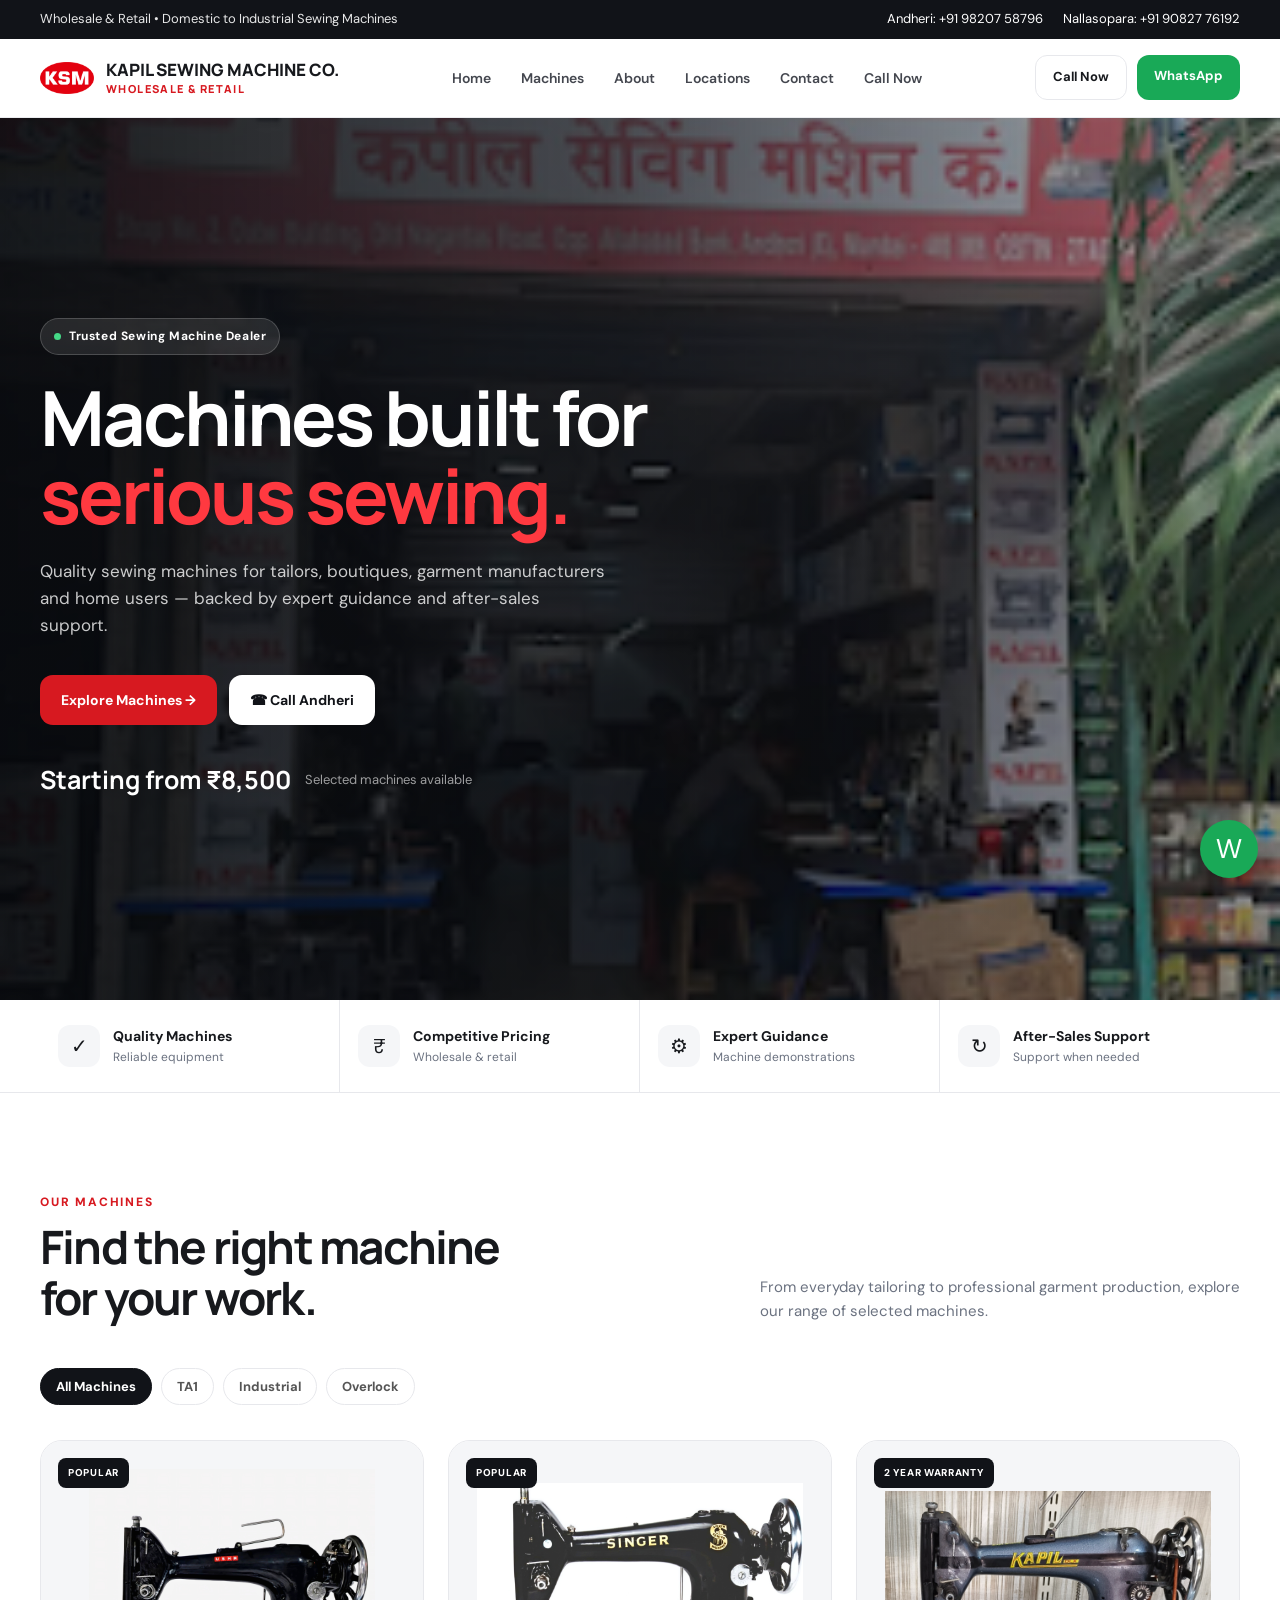
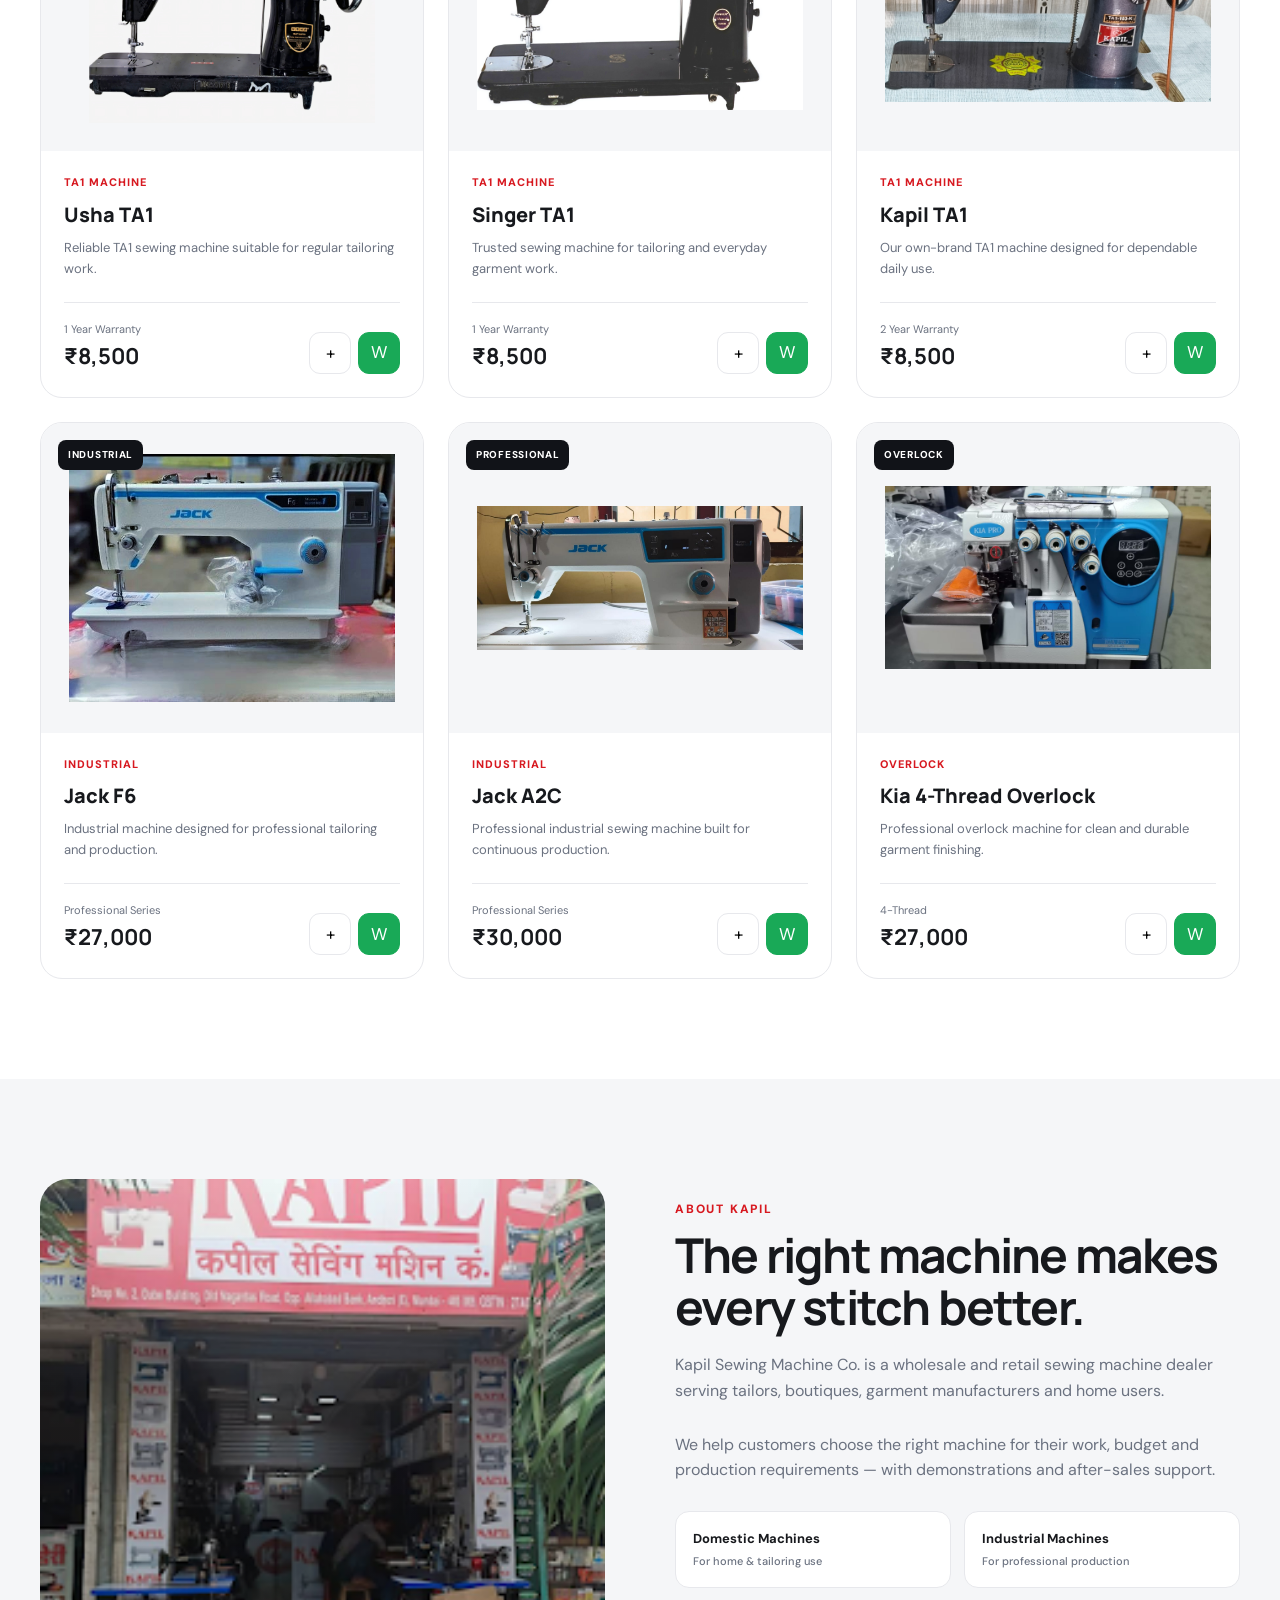
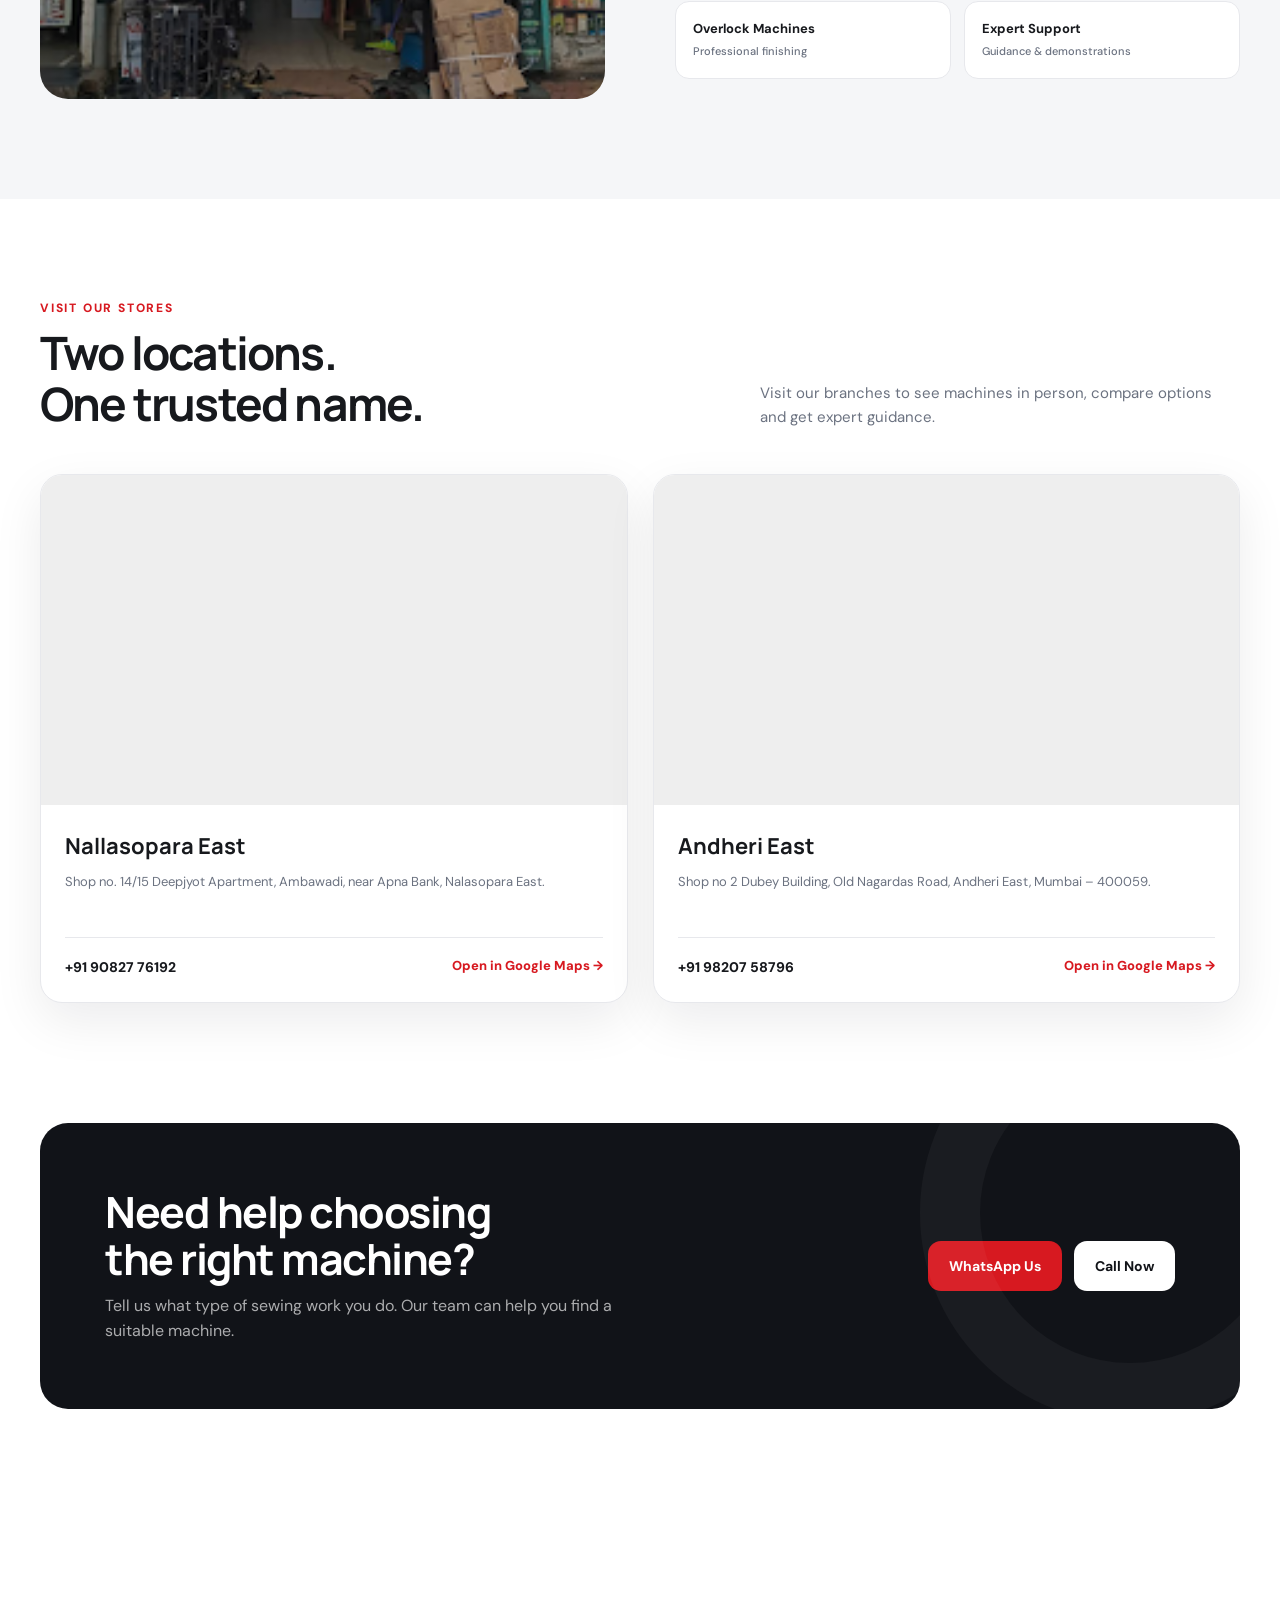
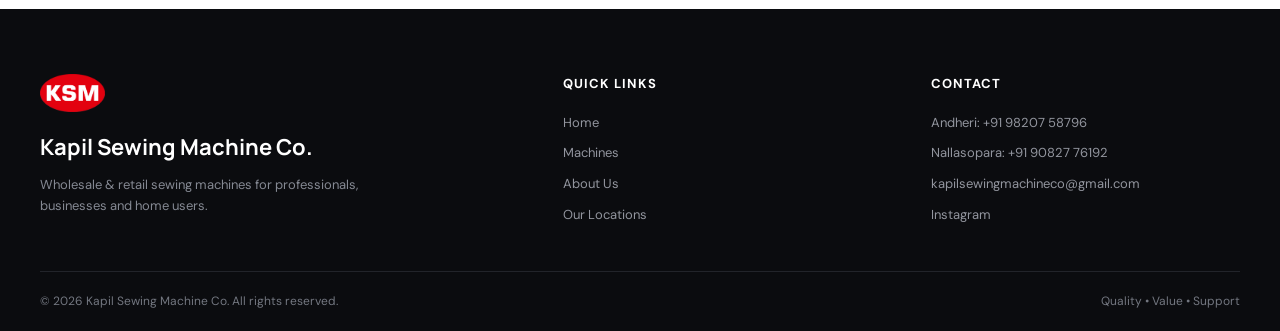
==== commit 95f10321: "Add products and improve product details" ====
--- a/index.html
+++ b/index.html
@@ -1291,11 +1291,19 @@
 
     <nav class="nav-links">
 
-      <a href="#home">Home</a>
-      <a href="#products">Machines</a>
-      <a href="#about">About</a>
-      <a href="#locations">Locations</a>
-      <a href="#contact">Contact</a>
+    <a href="index.html">Home</a>
+
+    <a href="products.php">Machines</a>
+
+    <a href="about.php">About</a>
+
+    <a href="locations.php">Locations</a>
+
+    <a href="contact.php">Contact</a>
+
+    <a class="nav-button" href="tel:+919820758796">
+        Call Now
+    </a>
 
     </nav>
 
@@ -1361,7 +1369,7 @@
 
       <div class="hero-buttons">
 
-        <a href="#products" class="btn btn-red">
+        <a href="products.php" class="btn btn-red">
           Explore Machines →
         </a>
 
